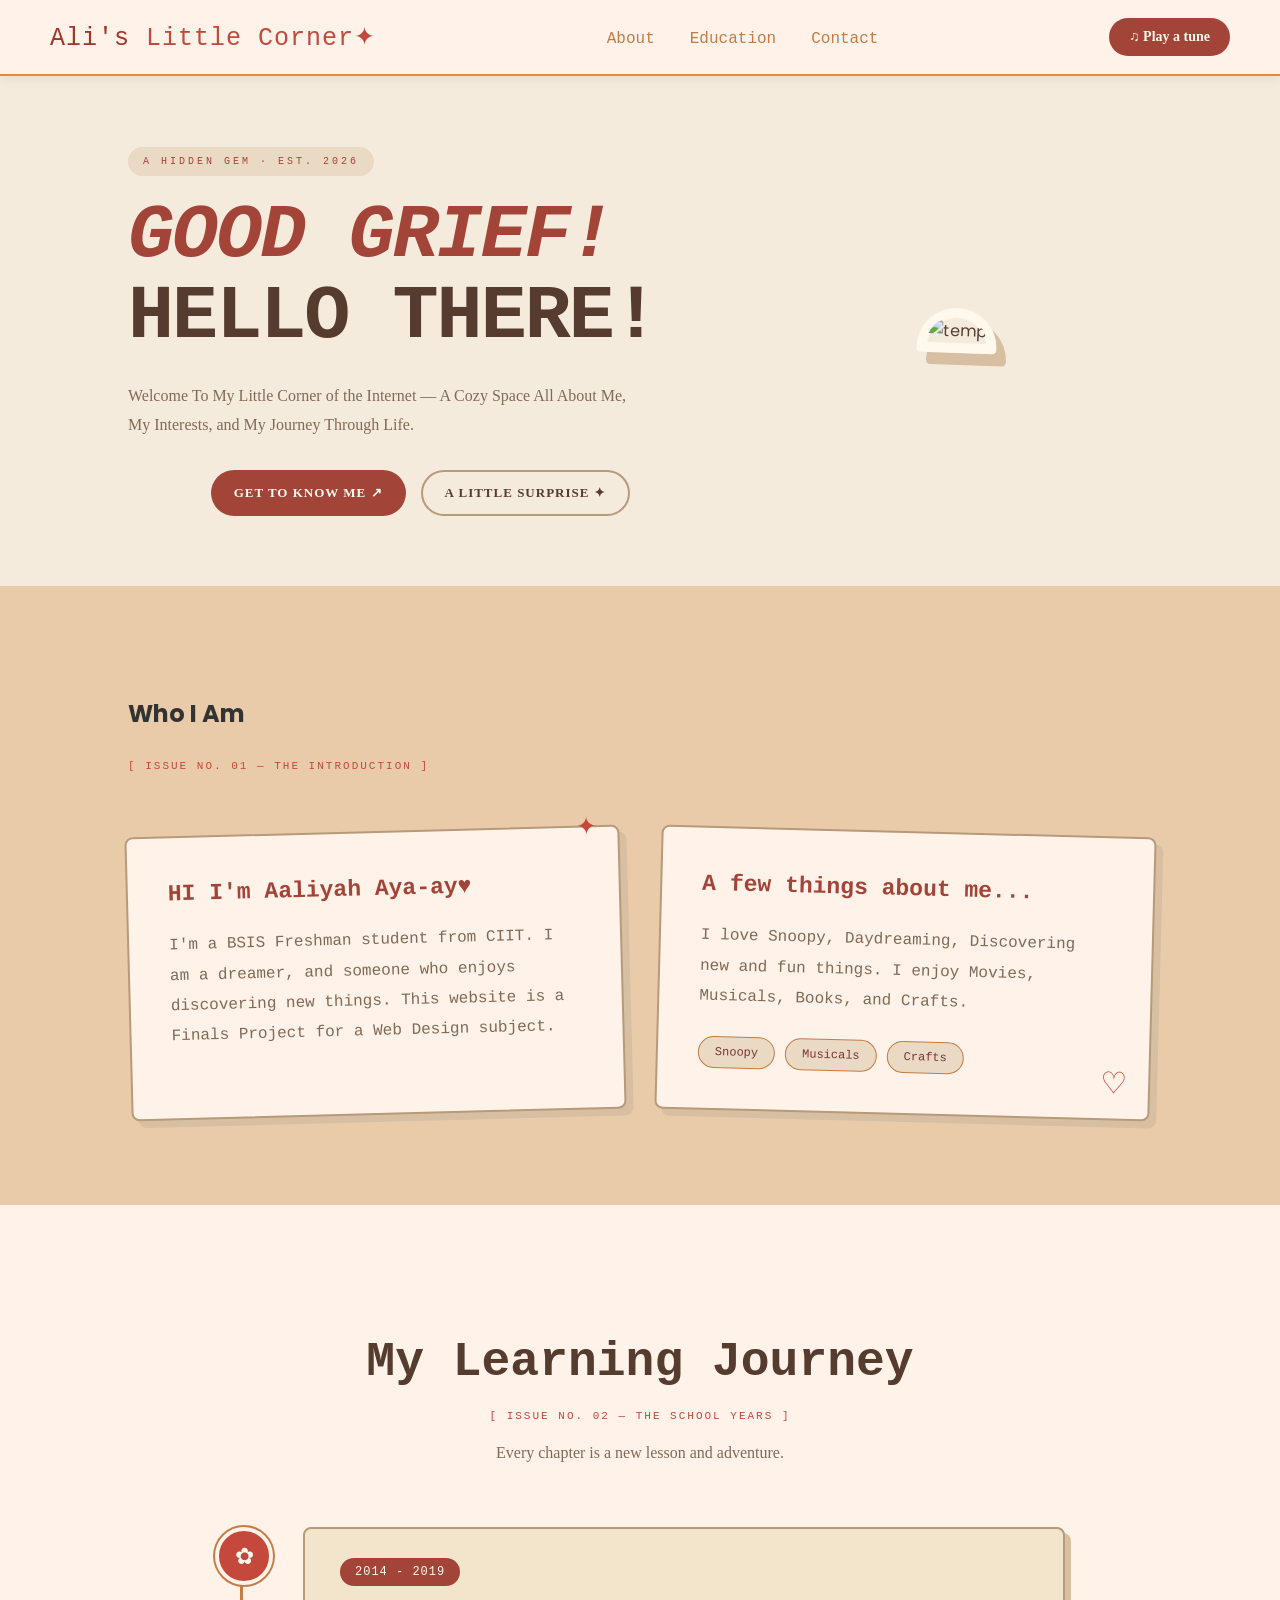
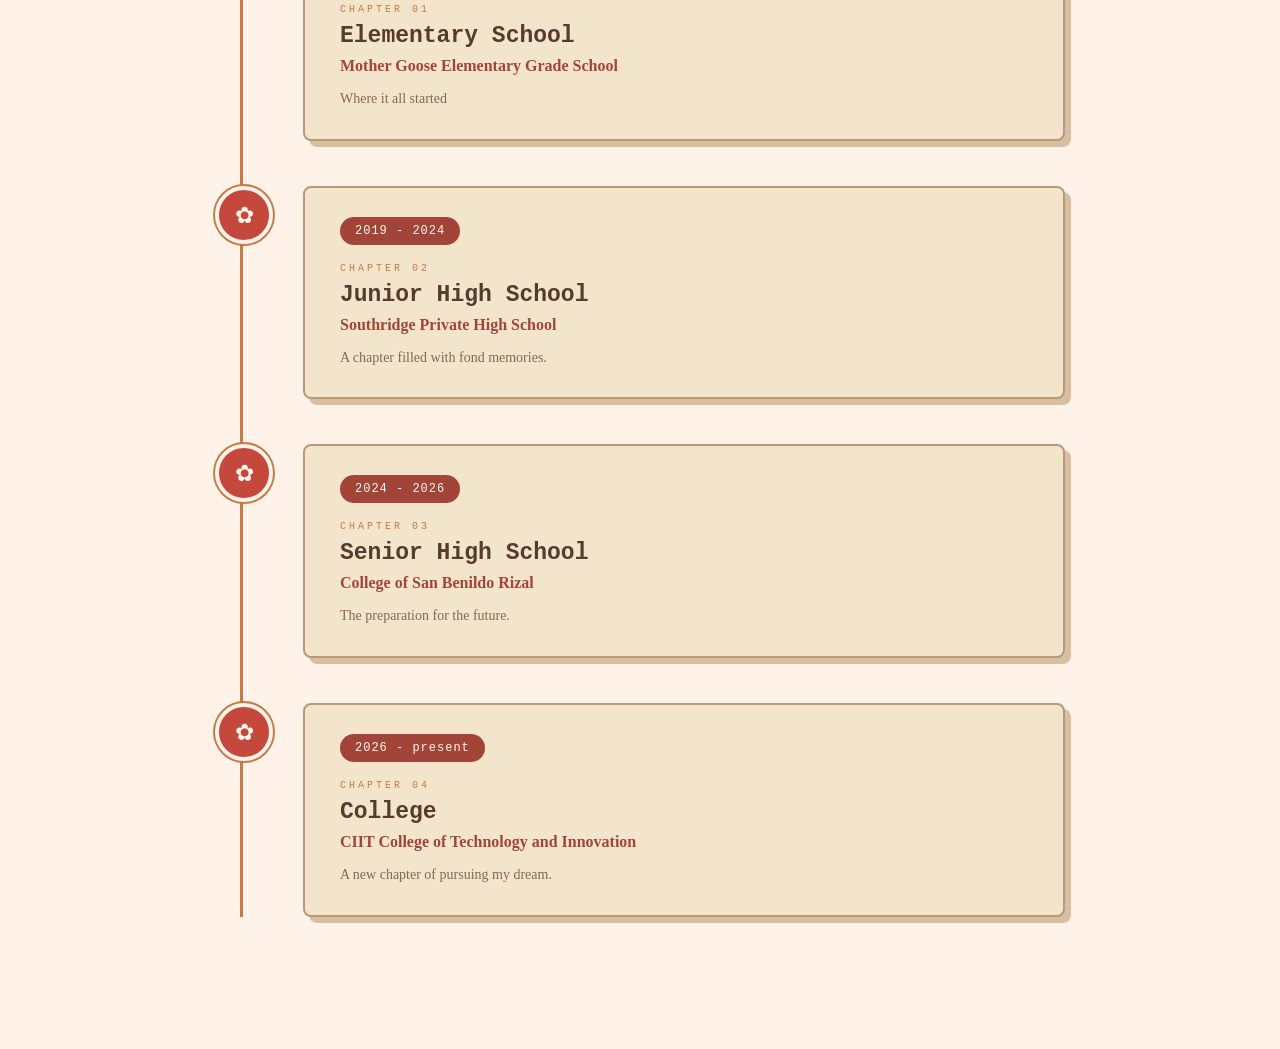
==== website(ayaay).html @ 7484ace1 "educationsection" ====
<!DOCTYPE html>
<html lang="en">
<head>
    <meta charset="UTF-8">
    <meta name="viewport" content="width=device-width, initial-scale=1.0">
    <meta name="author" content="Aaliyah Aya-ay">
    <meta name="description" content="Personal website showcasing her portfolio, projects, and contact information.">
    <title>Aaliyah Aya-ay | BSIS Freshman</title>
    <link rel="stylesheet" href="style.css">
    <script src="script.js" defer></script>
</head>
<body id="top">
<!-- ======= Header / Navigation ======= -->
    <header class="top-header">
        <a class="header" href="#home"><span>Ali's</span> Little Corner✦</a>
        <nav class="navbar">
            <ul class="nav-links">
            <li><a href="#about">About</a></li>
            <li><a href="#education">Education</a></li>
            <li><a href="#contact">Contact</a></li>
            </ul>
        </nav>
        <button class="music-btn" id="musicButton" type="Button">♫ Play a tune</button>
    </header>

    <main>
        <!-- ========== HERO ========== -->
         
        <section class="hero" id="home">
            <div>
                <div class="eyebrow">A HIDDEN GEM · EST. 2026</div>
                <h1><em>GOOD GRIEF!</em><br>HELLO THERE!</h1>
                <p class="hero-copy">
                    Welcome To My Little Corner of the Internet —
                    A Cozy Space All About Me, My Interests,
                    and My Journey Through Life.
                </p>

                <div class="hero-actions">
                    <a class="primary" href="#about">
                        GET TO KNOW ME ↗
                    </a>

                    <button class="secondary" id="surpriseButton" type="button">
                        A LITTLE SURPRISE ✦
                    </button>
                </div>

                <div class="surprise-bubble" id="surpriseBubble">
                    <span class="bubble-icon">✦</span>
                    <p id="surpriseText">A little message for you!</p>
                </div>
            </div>

            <figure class="hero-image">
                <img src="file:///C:/Users/aaliy/Downloads/download.jpg" alt="temp">
            </figure>
        </section>


         <section class="section" id="about">
            <div class="section-heading">
                <h2>Who I Am</h2><span class="section-note">[ ISSUE NO. 01 — THE INTRODUCTION ]</span>
            </div>
            <div class="about-grid">
                <article class="panel">
                    <h3>HI I'm Aaliyah Aya-ay♥</h3>
                    <p>I'm a BSIS Freshman student from CIIT. I am a dreamer, and someone who enjoys discovering new things. This website is a Finals Project for a Web Design subject.</p>
                </article>
                <article class="panel">
                    <h3>A few things about me...</h3>
                    <p>I love Snoopy, Daydreaming, Discovering new and fun things. I enjoy Movies, Musicals, Books, and Crafts.</p>
                    <div class="tag-row">
                        <span class="tag">Snoopy</span>
                        <span class="tag">Musicals</span>
                        <span class="tag">Crafts</span>
                    </div>
                </article>
            </div>
         </section>

         <section class="section" id="education">
            <div class="section-heading">
                <h2>My Learning Journey</h2>
                <span class="section-note">[ ISSUE NO. 02 — THE SCHOOL YEARS ]</span>
                <p class="education-subtitle">
                    Every chapter is a new lesson and adventure.
                </p>
            </div>
            <div class="timeline">
                <div class="timeline-item">
                    <div class="timeline-dot">✿</div>
                    <div class="timeline-card">
                        <span class="year">2014 - 2019</span>
                        <span class="school-level">CHAPTER 01</span>
                        <h3>Elementary School</h3>
                        <h4>Mother Goose Elementary Grade School</h4>
                        <p>Where it all started</p>
                    </div>
                </div>
                <div class="timeline-item">
                    <div class="timeline-dot">✿</div>
                    <div class="timeline-card">
                        <span class="year">2019 - 2024</span>
                        <span class="school-level">CHAPTER 02</span>
                        <h3>Junior High School</h3>
                        <h4>Southridge Private High School</h4>
                        <p>A chapter filled with fond memories.</p>
                    </div>
                </div>
                <div class="timeline-item">
                    <div class="timeline-dot">✿</div>
                    <div class="timeline-card">
                        <span class="year">2024 - 2026</span>
                        <span class="school-level">CHAPTER 03</span>
                        <h3>Senior High School</h3>
                        <h4>College of San Benildo Rizal</h4>
                        <p>The preparation for the future.</p>
                    </div>
                </div>
                <div class="timeline-item">
                    <div class="timeline-dot">✿</div>
                    <div class="timeline-card">
                        <span class="year">2026 - present</span>
                        <span class="school-level">CHAPTER 04</span>
                        <h3>College</h3>
                        <h4>CIIT College of Technology and Innovation</h4>
                        <p>A new chapter of pursuing my dream.</p>
                    </div>
                </div>
            
            </div>
         </section>
    </main>
---- style.css ----
/*FONTS*/
@import url('https://fonts.googleapis.com/css2?family=Poppins:ital,wght@0,100;0,200;0,300;0,400;0,500;0,600;0,700;0,800;0,900;1,100;1,200;1,300;1,400;1,500;1,600;1,700;1,800;1,900&display=swap');
@font-face {
  font-family: 'snoopy_reg-webfont';
  src: url('snoopy_reg-webfont.otf') format('truetype');
}
.sniglet-regular {
  font-family: "Sniglet", system-ui;
  font-weight: 400;
  font-style: normal;
}

.sniglet-extrabold {
  font-family: "Sniglet", system-ui;
  font-weight: 800;
  font-style: normal;
}

.poppins-thin {
  font-family: "Poppins", sans-serif;
  font-weight: 100;
  font-style: normal;
}

/*COLOR PALLET*/
:root {
  --primary-color: #f3e5cc;
  --secondary-color: #c4483b;
  --text-color: #333333;
  --text-color-2: #c47b45;
  --color-1: #fff2e9;
  --color-2: #ffacac;
}

html {
    scroll-behavior: smooth;
}

body {
  font-family: "Poppins", sans-serif;
  background-color: var(--primary-color);
  color: var(--text-color);
  margin: 0;
  padding: 0;
}

a {
  color: var(--secondary-color);
  text-decoration: none;
}

button {
  background-color: var(--secondary-color);
  color: var(--primary-color);
  border: none;
  padding: 10px 20px;
  cursor: pointer;
  transition: background-color 0.3s ease;
}

button:hover {
  background-color: var(--color-1);
}

/*HEADER*/
.top-header {
    display: flex;
    justify-content: space-between;
    align-items: center;
    padding: 18px 50px;

    background-color: var(--color-1);
    border-bottom: 2px solid #e68739;

    position: sticky;
    top: 0;
    z-index: 1000;

    box-shadow: 0 3px 10px rgba(70, 45, 30, 0.08);
}

.header {
    font-family: monospace;
    font-size: 25px;
    font-weight: normal;
    text-decoration: none;
    letter-spacing: 1px;
    transition: color 0.3s ease;
}

.header span {
    color: #a2352a;
}

.header:hover {
    color: #c47b45;
}

.nav-links {
    display: flex;
    align-items: center;
    gap: 35px;
    list-style: none;
    margin: 0;
    padding: 0;
}

.nav-links li a {
    font-family: monospace;
    font-size: 16px;
    font-weight: normal;
    color: var(--text-color-2);
    text-decoration: none;

    transition: all 0.3s ease;
}

.nav-links li a:hover {
    color: #A34438;
    border-bottom: 2px solid #A34438;
    padding-bottom: 5px;
}

.music-btn {
    background-color: #A34438;
    color: #FFF8ED;

    border: none;
    border-radius: 25px;

    padding: 11px 20px;
    font-family: Georgia, serif;
    font-size: 14px;
    font-weight: bold;

    cursor: pointer;
    transition: all 0.3s ease;
}

.music-btn:hover {
    background-color: #78372F;
    transform: translateY(-3px);
    box-shadow: 0 4px 8px rgba(70, 45, 30, 0.2);
}

@media (max-width: 768px) {
    .top-header {
        flex-direction: column;
        gap: 18px;
        padding: 20px;
    }

    .nav-links {
        gap: 20px;
    }

    .header {
        font-size: 23px;
    }

    .music-btn {
        margin-top: 5px;
    }
}

/*MAIN PAGE*/
.hero {
    min-height: auto;
    display: grid;
    grid-template-columns: 1.2fr 0.8fr;
    align-items: center;
    gap: 50px;

    padding: 70px 10%;
    background-color: #f5ebdd;
    color: #563c2e;

    overflow: hidden;
}

.eyebrow {
    display: inline-block;
    font-family: monospace;
    font-size: 10px;
    font-weight: lighter;
    letter-spacing: 3px;
    color: #A34438;

    background-color: #ead9c3;
    padding: 9px 15px;
    border-radius: 20px;

    margin-bottom: 20px;
}

.hero h1 {
    font-family: monospace;
    font-size: clamp(45px, 6vw, 78px);
    line-height: 1.05;
    font-weight: 900;
    color: #563c2e;

    margin: 0 0 25px;
    letter-spacing: -2px;
}

.hero h1 em {
    color: #A34438;
    font-style: italic;
}

.hero-copy {
    max-width: 520px;
    font-family: Georgia, serif;
    font-size: 16px;
    line-height: 1.8;
    color: #806A56;

    margin-bottom: 30px;
}

.hero-actions {
    display: flex;
    flex-direction: row;
    align-items: center;
    flex-wrap: nowrap;
    gap: 15px;
    justify-content: center;
}
.hero-actions .primary,
.hero-actions .secondary {
    white-space: nowrap;
}

.primary {
    display: inline-block;
    background-color: #A34438;
    color: #FFF8ED;

    padding: 15px 23px;
    border-radius: 30px;

    font-family: Georgia, serif;
    font-size: 13px;
    font-weight: bold;
    letter-spacing: 1px;
    text-decoration: none;

    transition: all 0.3s ease;
}

.primary:hover {
    background-color: #78372F;
    transform: translateY(-4px);
    box-shadow: 0 5px 12px rgba(70, 45, 30, 0.2);
}

.secondary {
    background-color: transparent;
    color: #563C2E;

    border: 2px solid #B69A7A;
    border-radius: 30px;

    padding: 13px 22px;

    font-family: Georgia, serif;
    font-size: 13px;
    font-weight: bold;
    letter-spacing: 1px;

    cursor: pointer;
    transition: all 0.3s ease;
}
.secondary:hover {
    background-color: #EAD9C3;
    border-color: #A34438;
    color: #A34438;
    transform: translateY(-4px);
}

/*IMAGE*/
.hero-image {
    margin: 0;
    position: relative;
    justify-self: center;
}

.hero-image img {
    width: 100%;
    max-width: 400px;
    height: 450px;
    object-fit: cover;

    border: 10px solid #FFF8ED;
    border-radius: 180px 180px 20px 20px;

    box-shadow: 10px 12px 0px #D8BFA2;
    transform: rotate(2deg);

    transition: all 0.4s ease;
}

.hero-image img:hover {
    transform: rotate(0deg) translateY(-5px);
}

@media (max-width: 768px) {
    .hero {
        grid-template-columns: 1fr;
        text-align: center;
        padding: 60px 25px;
        gap: 45px;
    }

    .hero-copy {
        margin-left: auto;
        margin-right: auto;
    }

    .hero-actions {
        justify-content: center;
    }

    .hero-image img {
        max-width: 300px;
        height: 350px;
    }
}

/*SURPRISE BUTTON*/
.surprise-bubble {
    display: none;
    position: relative;

    width: fit-content;
    max-width: 350px;

    margin-top: 30px;
    padding: 20px;

    background: #fff2e9;
    border: 2px solid #c47b45;
    border-radius: 18px;

    box-shadow: 4px 5px 0 #ffacac;

    z-index: 10;
}

.surprise-bubble.show {
    display: block;
    animation: bubbleAppear 0.4s ease;
}

.surprise-bubble p {
    margin: 0;
    color: #333333;

    font-family: monospace;
    font-size: 15px;
    line-height: 1.6;
}

.bubble-icon {
    display: block;
    color: #c4483b;
    font-size: 20px;
    margin-bottom: 8px;
}

@keyframes bubbleAppear {
    from {
        opacity: 0;
        transform: translateY(10px);
    }

    to {
        opacity: 1;
        transform: translateY(0);
    }
}

/*ABOUT SECTION*/
#about {
    padding: 90px 10%;
    background-color: #e9cba9;
    position: relative;
    overflow: hidden;
}

#about .section-heading {
    text-align: left;
    margin-bottom: 55px;
}

#about .sec h2 {
    font-family: monospace;
    font-size: clamp(32px, 4vw, 48px);
    color: #563C2E;
    margin: 0 0 12px;
}

#about .section-note {
    display: inline-block;
    font-family: monospace;
    font-size: 11px;
    letter-spacing: 2px;
    color: #c4483b;
}

#about .about-grid {
    display: grid;
    grid-template-columns: 1fr 1fr;
    gap: 35px;
    max-width: 1100px;
    margin: auto;
    align-items: stretch;
}

#about .panel {
    position: relative;
    background-color: #fff2e9;
    padding: 40px;
    border: 2px solid #B69A7A;
    border-radius: 8px;
    box-shadow: 7px 7px 0 #D8BFA2;
    transition: transform 0.3s ease, box-shodow 0.3s ease;
}

#about .panel:first-child {
    transform: rotate(-1.5deg);
}

#about .panel:last-child {
    transform: rotate(1.5deg);
}

#about .panel:hover {
    transform: translateY(-7px) rotate(0deg);
    box-shadow: 9px 12px #D8BFA2;
}

#about .panel h3 {
    font-family: monospace;
    font-size: 23px;
    color: #A34438;
    margin: 0 0 20px;
    line-height: 1.4;
}

#about .panel p {
    font-family: monospace;
    font-size: 16px;
    line-height: 1.9;
    color: #806A56;
    margin: 0;
}

#about .panel:first-child::before {
    content: "✦"; 
    position: absolute;
    top: -20px;
    right: 20px;
    font-size: 25px;
    color: #c4483b;
}

#about .panel:last-child::before {
    content: "♡";
    position: absolute;
    bottom: 12px;
    right: 20px;
    font-size: 30px;
    color: #c4483b;
}

#about .tag-row {
    display: flex;
    flex-wrap: wrap;
    gap: 10px;
    margin-top: 25px;
}

#about .tag {
    display: inline-block;
    background-color: #ead9c3;
    color: #78372f;
    border: 1px solid #c47b45;
    border-radius: 20px;
    padding: 8px 16px;
    font-family: monospace;
    font-size: 12px;
    transition: all 0.3s ease;
}

#about .tag:hover {
    background-color: #a34438;
    color: #fff8ed;
    transform: translateY(-3px);
}

/*EDUCATION*/
#education {
    padding: 90px 10%;
    background-color: #fff2e9;
    position: relative;
}

#education .section-heading {
    text-align: center;
    margin-bottom: 65px;
}

#education .section-heading h2 {
    font-family: monospace;
    font-size: clamp(32px, 4vw, 48px);
    color: #563c2e;
    margin-bottom: 12px;
}

#education .section-note {
    font-family: monospace;
    font-size: 11px;
    letter-spacing: 2px;
    color: #c4483b;
}

.education-subtitle {
    font-family: Georgia, serif;
    color: #806a56;
    margin-top: 18px;
}

#education .timeline {
    position: relative;
    max-width: 850px;
    margin: auto;
}

#education .timeline::before {
    content: "";
    position: absolute;
    top: 0;
    bottom: 0;
    left: 25px;
    width: 3px;
    background: #c47b45;
}

#education .timeline-item {
    position: relative;
    display: flex;
    align-items: flex-start;
    gap: 30px;
    margin-bottom: 45px;
}

#education .timeline-dot {
    position: relative;
    z-index: 2;
    min-width: 50px;
    height: 50px;
    display: flex;
    align-items: center;
    justify-content: center;
    background: #c4483b;
    color: #fff8ed;
    border: 4px solid #fff2e9;
    border-radius: 50%;
    font-size: 23px;
    box-shadow: 0 0 0 2px #c47b45;
}

#education .timeline-card {
    flex: 1;
    padding: 28px 35px;
    background: #f3e5cc;
    border: 2px solid #b69a7a;
    border-radius: 8px;
    box-shadow: 6px 6px 0 #d8bfa2;
    transition: all 0.3s ease;
}

#education .timeline-card:hover {
    transform: translateX(8px);
    box-shadow: 9px 9px 0 #d8bfa2;
}

#education .year {
    display: inline-block;
    background: #a34438;
    color: #fff8ed;
    padding: 7px 15px;
    border-radius: 20px;
    font-family: monospace;
    font-size: 12px;
    letter-spacing: 1px;
}

#education .school-level {
    display: block;
    margin-top: 18px;
    font-family: monospace;
    font-size: 10px;
    letter-spacing: 3px;
    color: #c47b45;
}


#education .timeline-card h3 {
    font-family: monospace;
    color: #563c2e;
    font-size: 23px;
    margin: 8px 0;
}

#education .timeline-card h4 {
    color: #a34438;
    font-family: Georgia, serif;
    font-size: 16px;
    margin: 0 0 12px;
}

#education .timeline-card p {
    color: #806a56;
    font-family: Georgia, serif;
    font-size: 14px;
    line-height: 1.7;
    margin: 0;
}
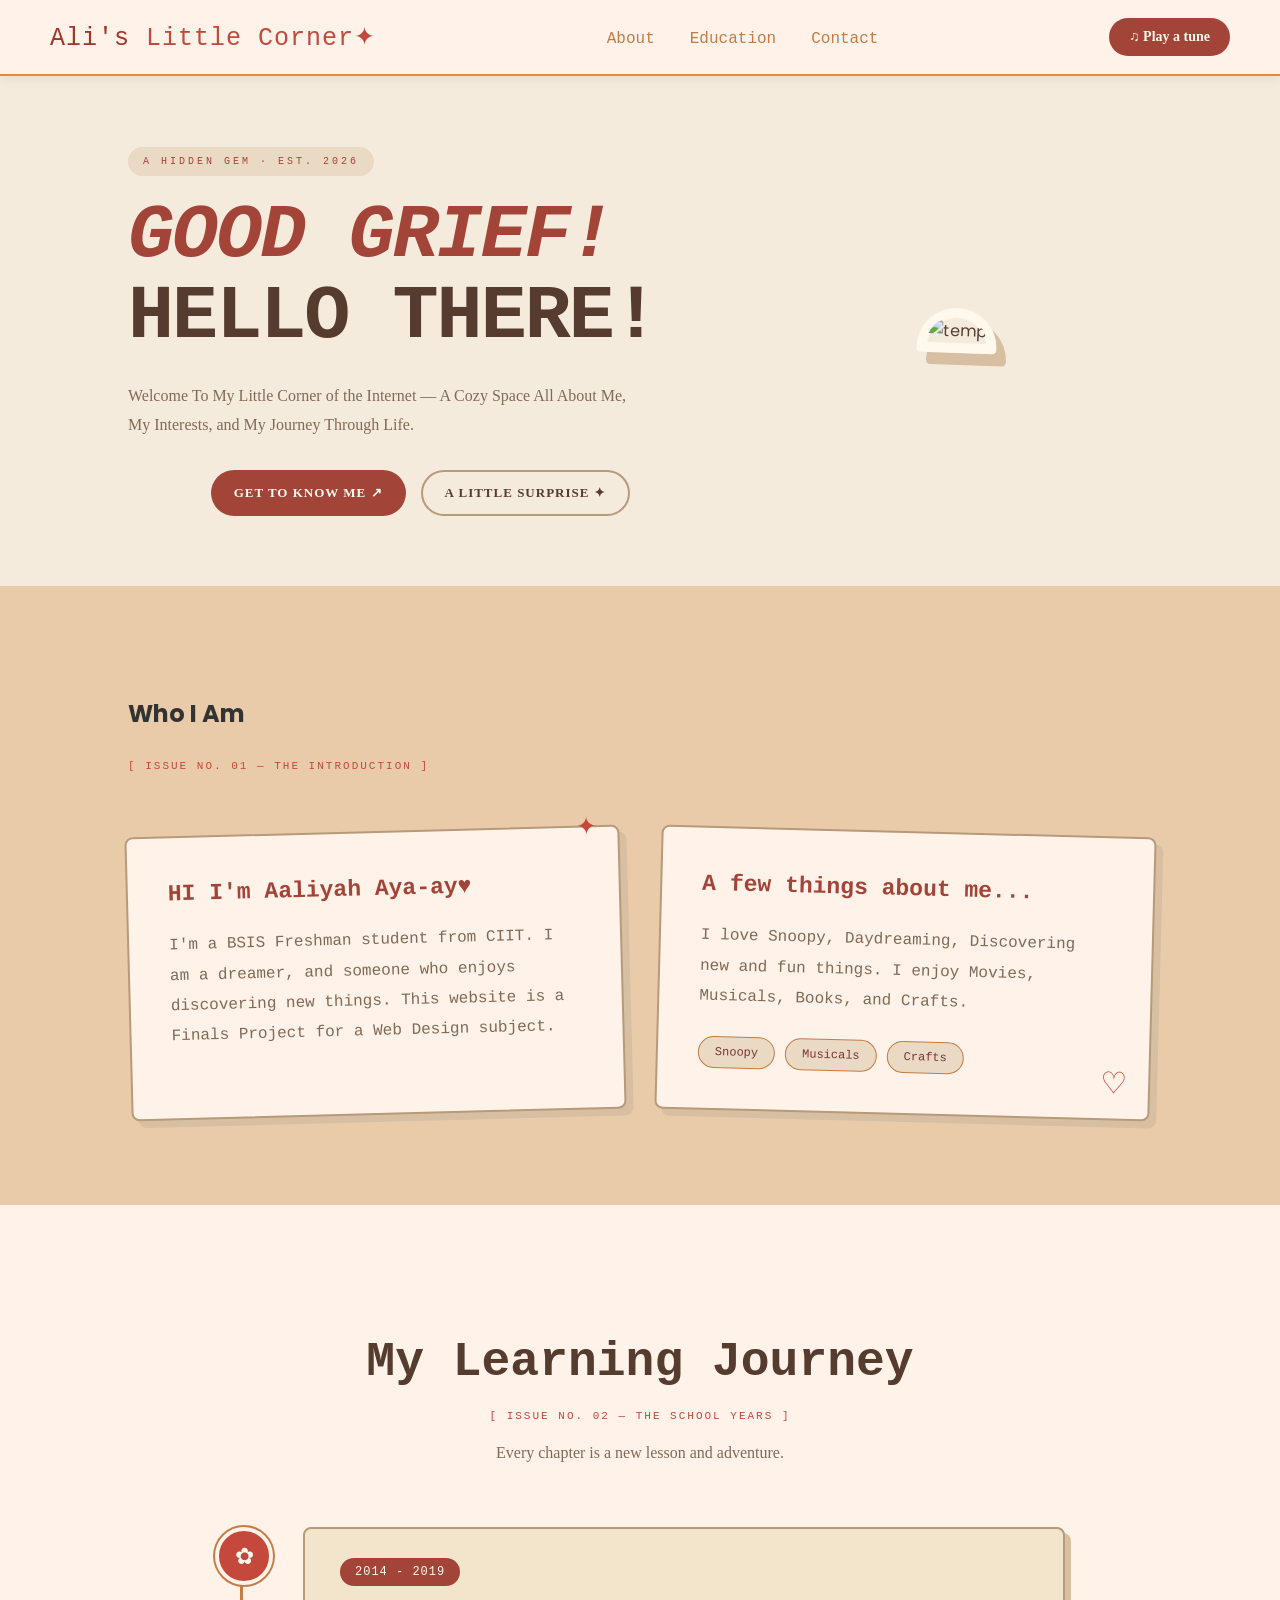
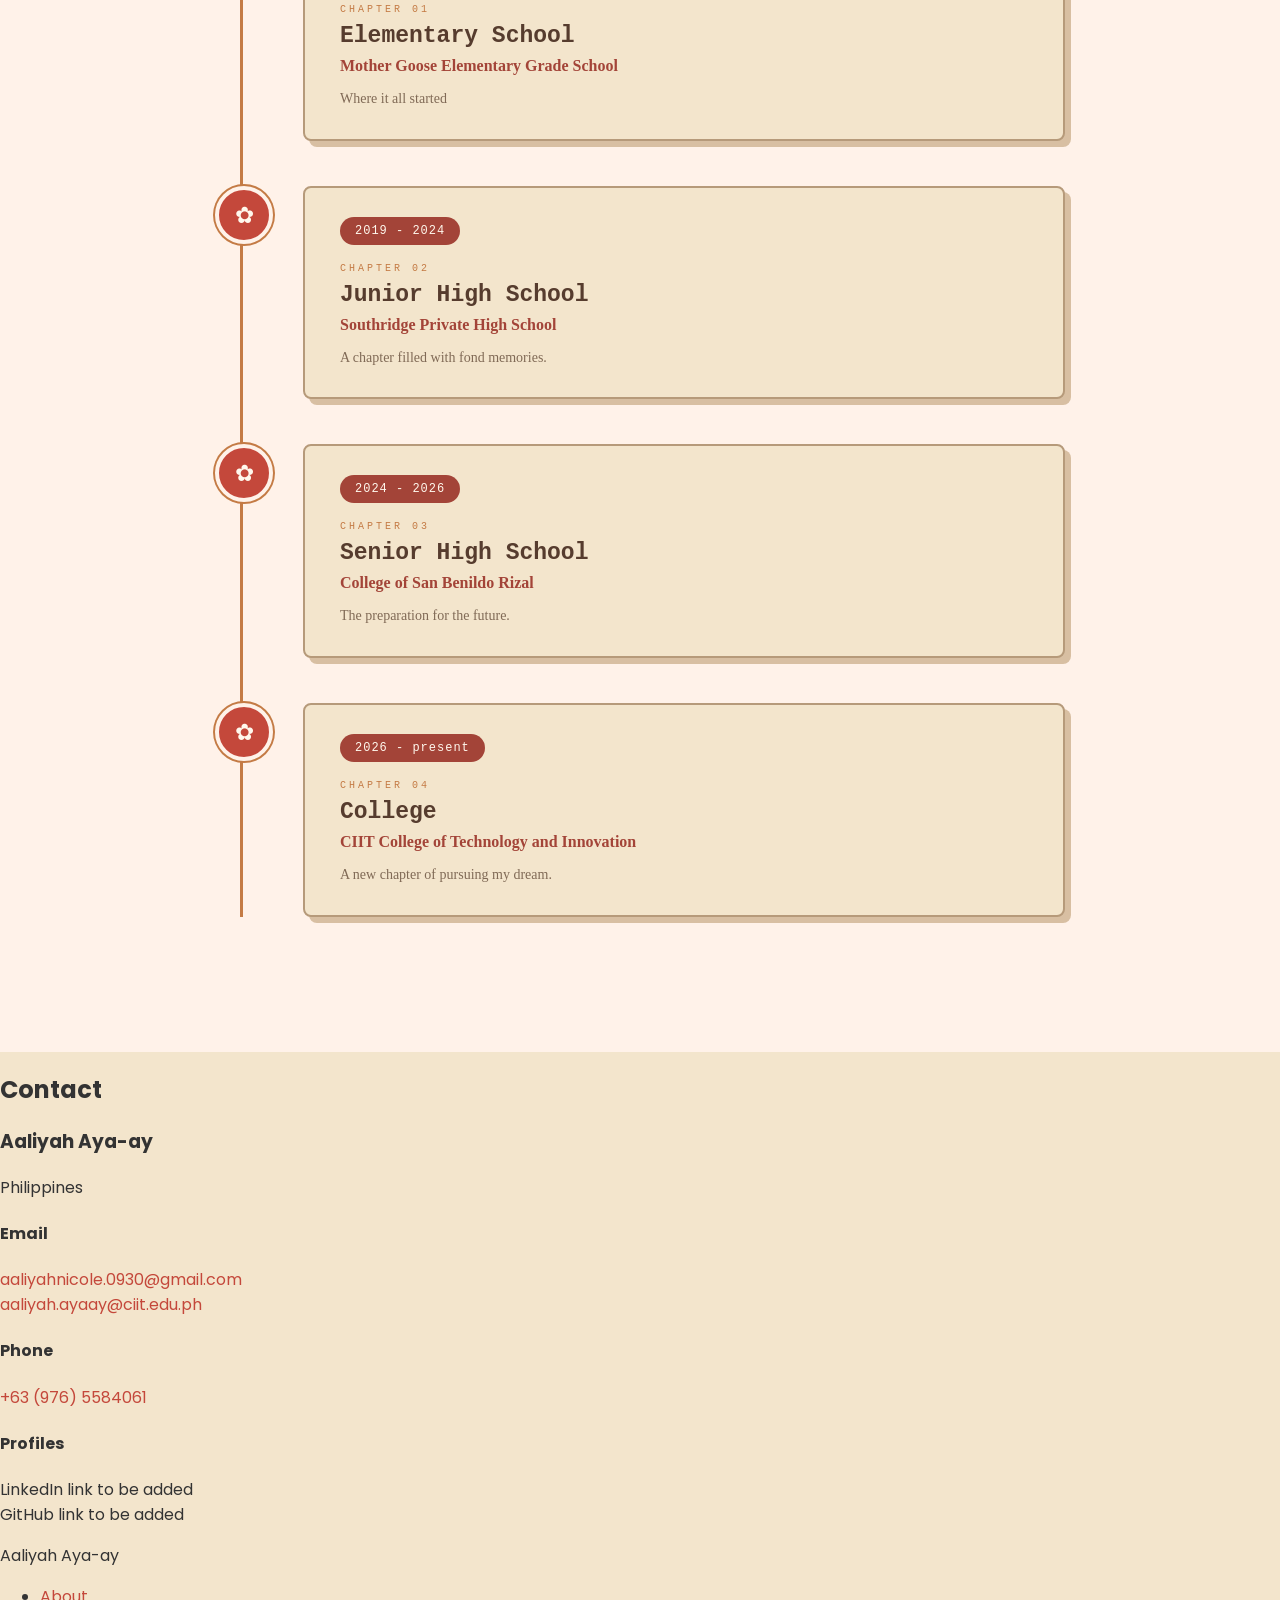
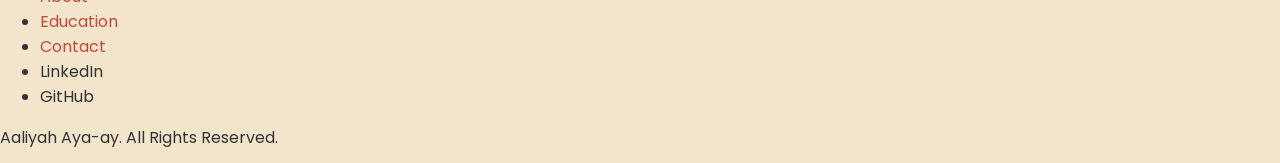
==== commit 9cc0aa7b: "contact" ====
--- a/website(ayaay).html
+++ b/website(ayaay).html
@@ -131,7 +131,39 @@
             
             </div>
          </section>
+
+         <section id="contact" class="section" aria-labelledby="contact-title">
+            <div class="container">
+                <h2 id="contact-title">Contact</h2>
+                <div class="contact-grid">
+                    <div class="card">
+                        <h3>Aaliyah Aya-ay</h3>
+                        <p>Philippines</p>
+                        <h4>Email</h4>
+                        <p><a href="mailto:aaliyahnicole.0930@gmail.com">aaliyahnicole.0930@gmail.com</a><br><a href="aaliyah.ayaay@ciit.edu.ph">aaliyah.ayaay@ciit.edu.ph</a></p>
+                        <h4>Phone</h4>
+                        <p><a href="tel:+639765584061">+63 (976) 5584061</a></p>
+                        <h4>Profiles</h4>
+                        <p><!-- Add real URLs when available --><span class="placeholder">LinkedIn link to be added</span><br><span class="placeholder">GitHub link to be added</span></p>
+                    </div>
+                </div>
+            </div>
+         </section>
     </main>
-    
 
-    +    <footer class="site-footer">
+        <div class="container footer-grid">
+            <div>
+                <p class="footer-name">Aaliyah Aya-ay</p>
+            </div>
+            <nav aria-label="Footer navigation">
+                <ul class="footer-links">
+                    <li><a href="#about">About</a></li><li><a href="#education">Education</a></li><li><a href="#contact">Contact</a></li>
+                    <li><span class="placeholder">LinkedIn</span></li><li><span class="placeholder">GitHub</span></li>
+                </ul>
+            </nav>
+        </div>
+        <p class="copyright">Aaliyah Aya-ay. All Rights Reserved.</p>
+    </footer>
+</body>
+</html>
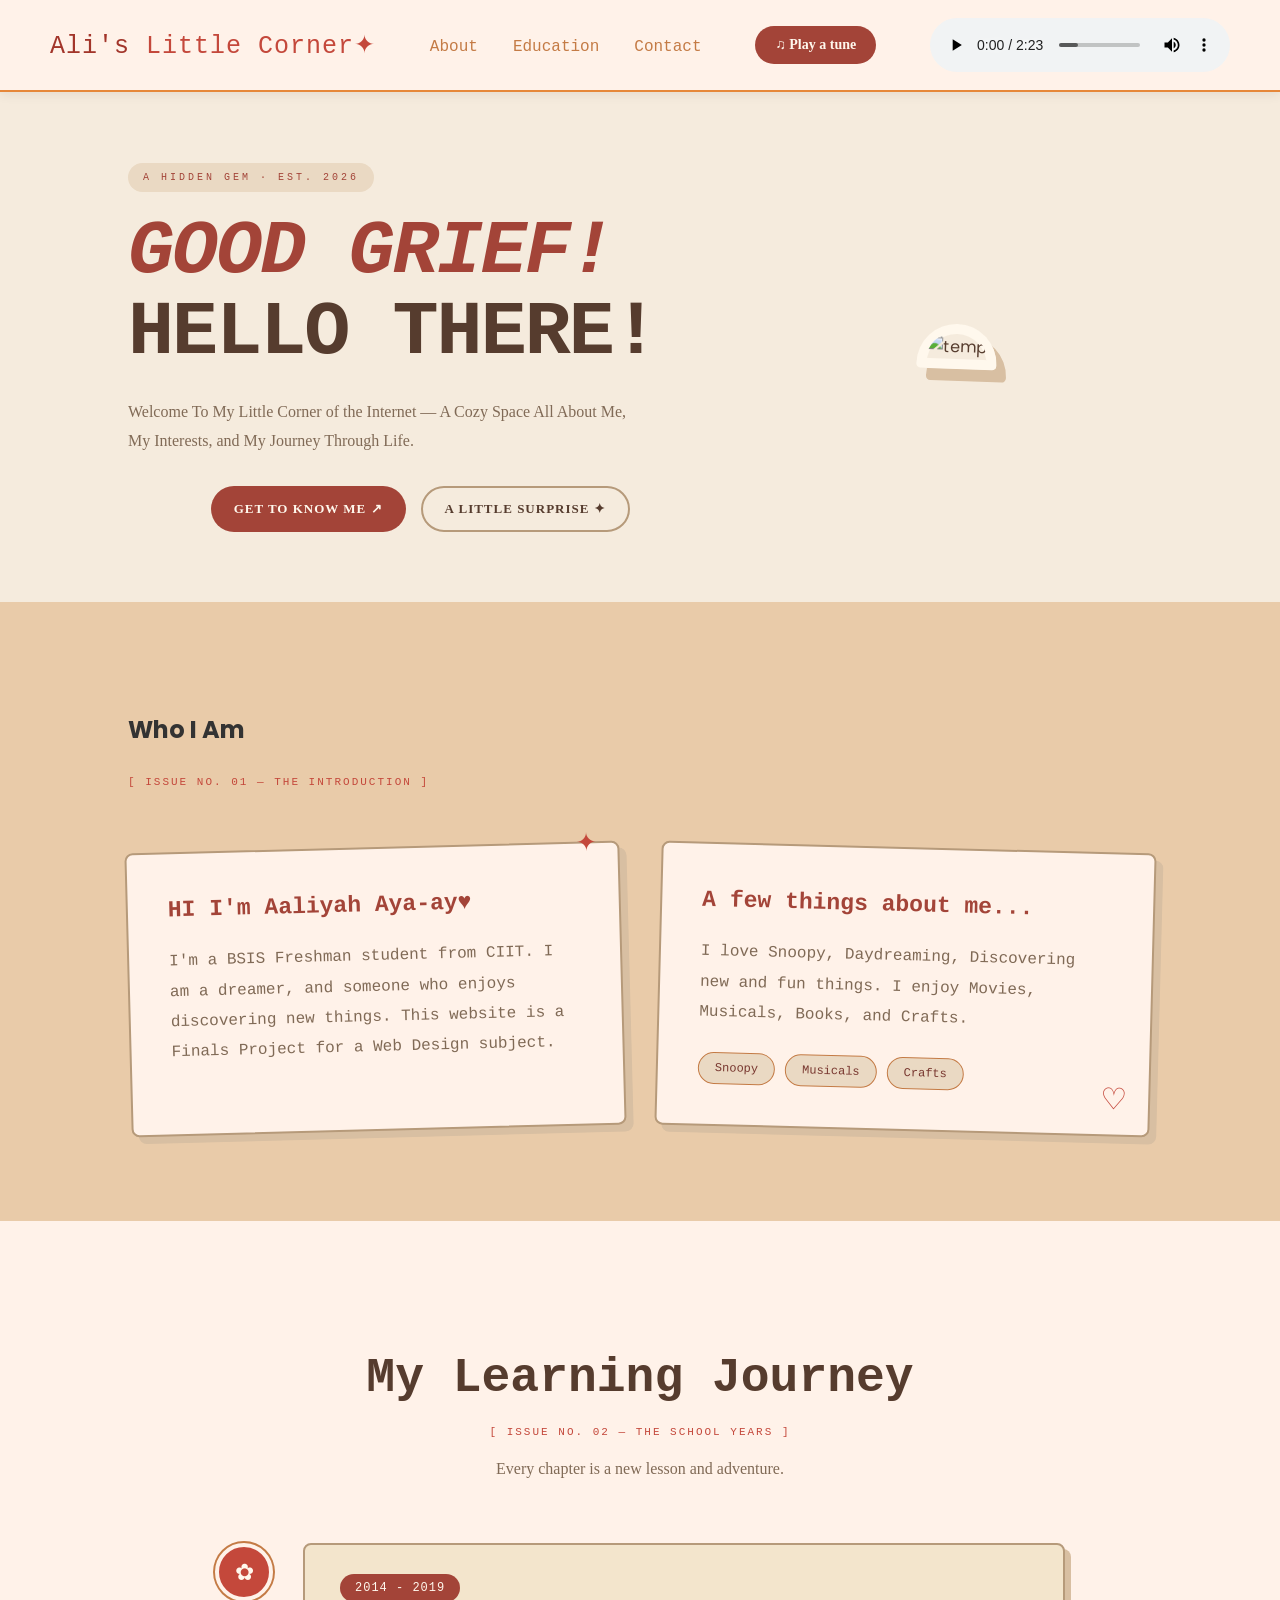
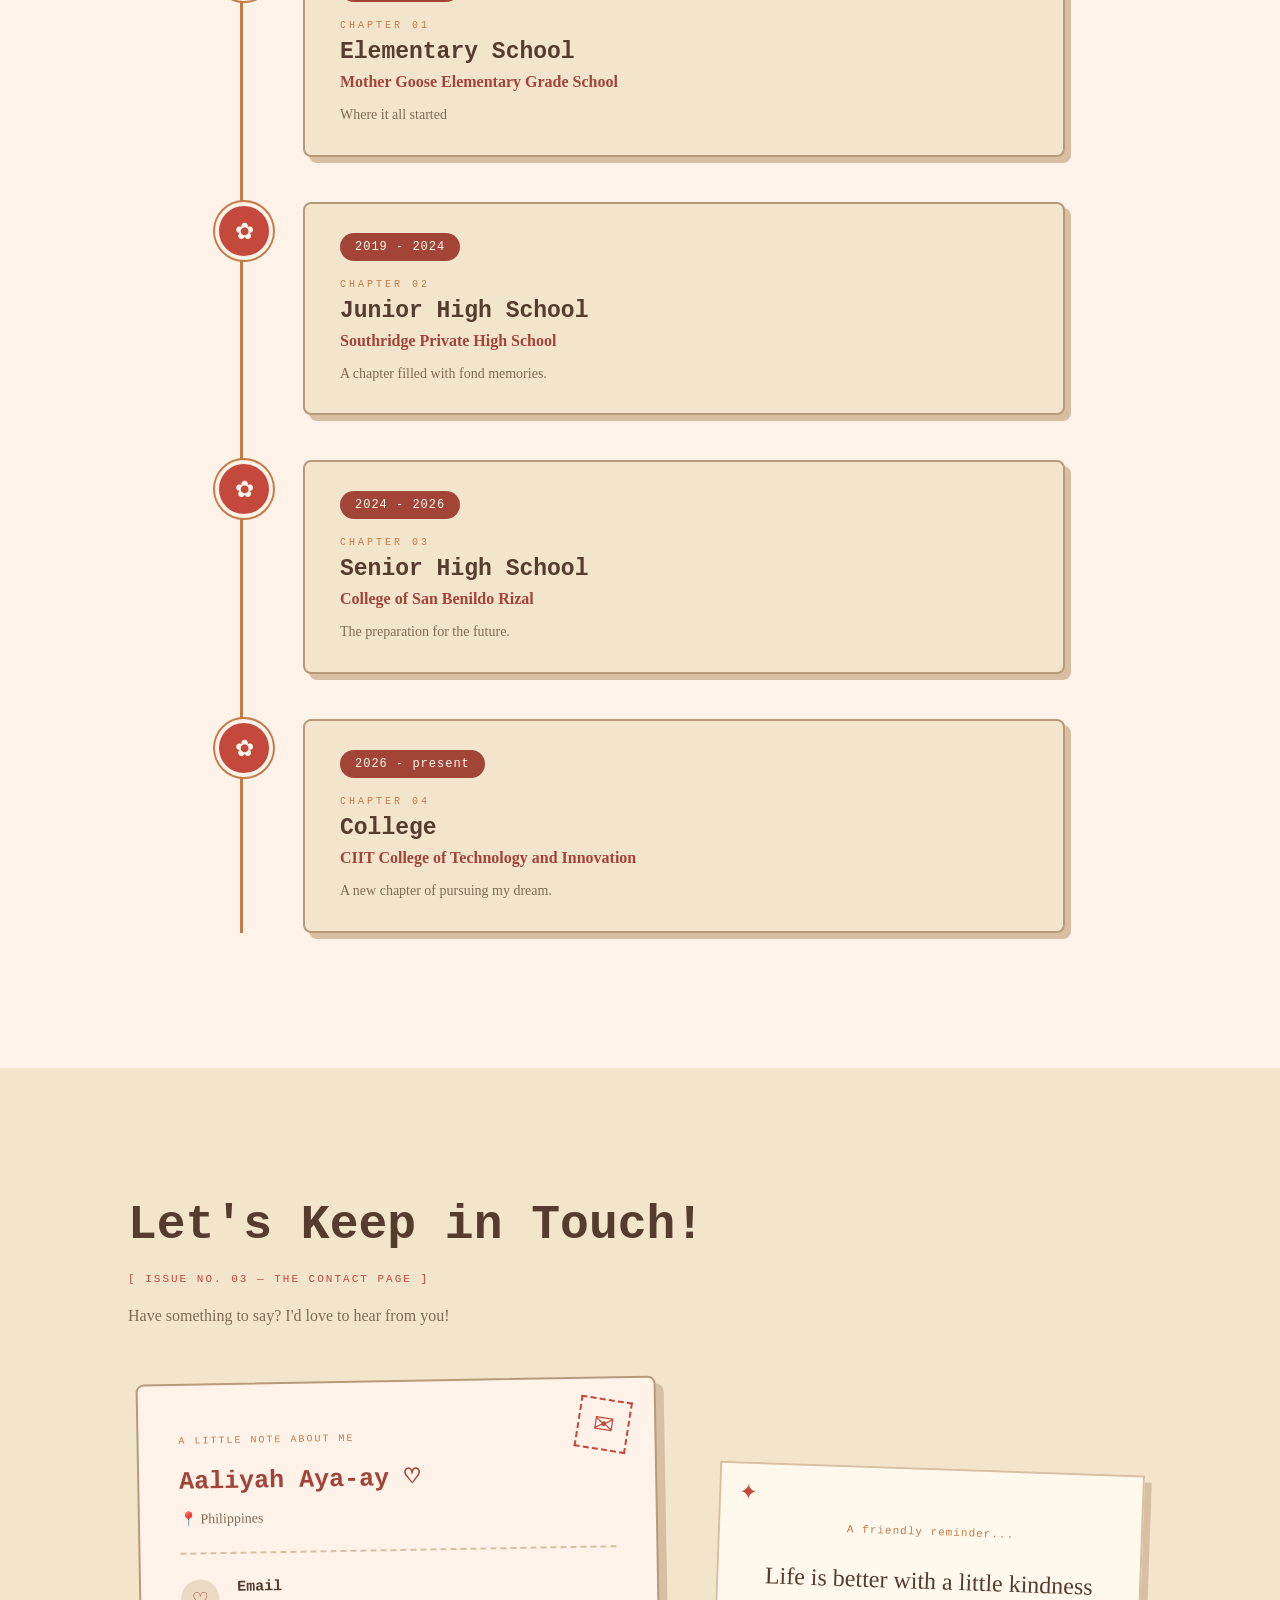
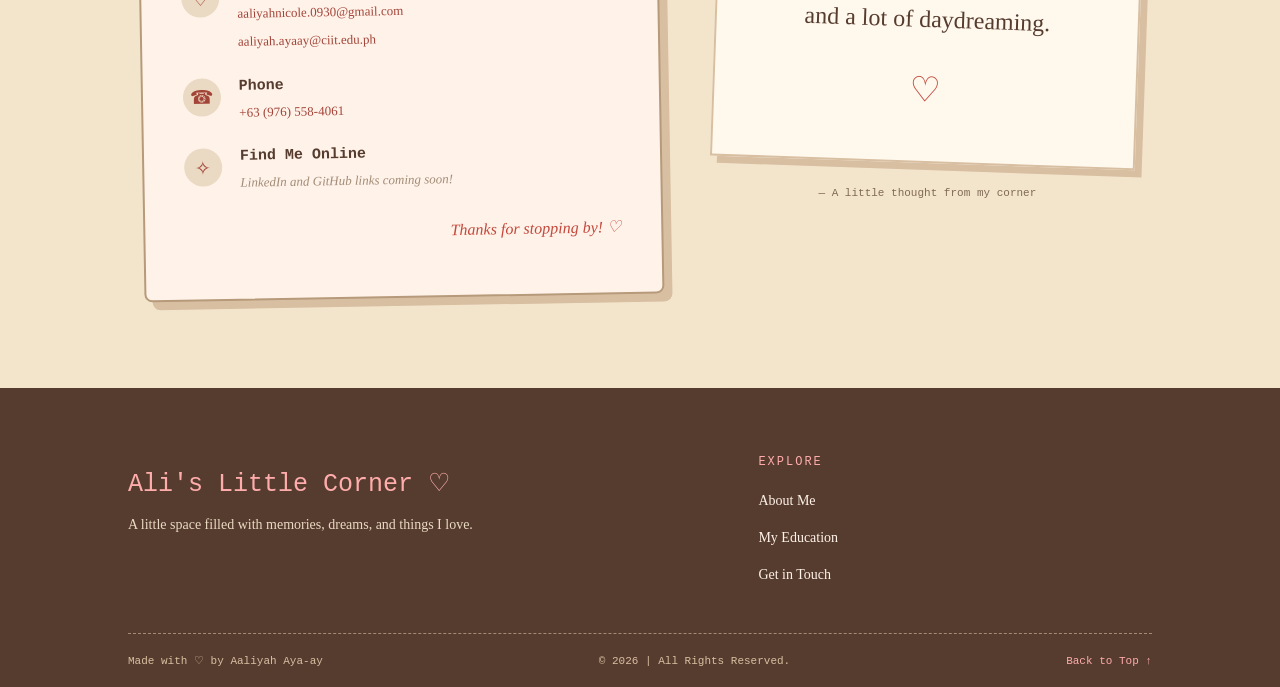
==== commit 49fb2993: "bettercontact" ====
--- a/website(ayaay).html
+++ b/website(ayaay).html
@@ -21,6 +21,9 @@
             </ul>
         </nav>
         <button class="music-btn" id="musicButton" type="Button">♫ Play a tune</button>
+        <audio id="backgroundMusic" controls loop>
+            <source src="./audio/background-music.mp3" type="audio/mpeg">
+        </audio>
     </header>
 
     <main>
@@ -130,40 +133,112 @@
                 </div>
             
             </div>
-         </section>
-
-         <section id="contact" class="section" aria-labelledby="contact-title">
+        </section>
+
+        <section id="contact" class="section" aria-labelledby="contact-title">
             <div class="container">
-                <h2 id="contact-title">Contact</h2>
+
+                <div class="section-heading">
+                    <h2 id="contact-title">Let's Keep in Touch!</h2>
+                    <span class="section-note">[ ISSUE NO. 03 — THE CONTACT PAGE ]</span>
+                    <p class="contact-subtitle">
+                        Have something to say? I'd love to hear from you!
+                    </p>
+                </div>
+
                 <div class="contact-grid">
-                    <div class="card">
-                        <h3>Aaliyah Aya-ay</h3>
-                        <p>Philippines</p>
+
+                    <div class="contact-card">
+                        <div class="contact-stamp">✉</div>
+                        <span class="card-label">A LITTLE NOTE ABOUT ME</span>
+                        <h3>Aaliyah Aya-ay ♡</h3>
+                        <p class="location">📍 Philippines</p>
+
+                <div class="contact-divider"></div>
+
+                    <div class="contact-item">
+                        <span class="contact-icon">♡</span>
+                        <div>
                         <h4>Email</h4>
-                        <p><a href="mailto:aaliyahnicole.0930@gmail.com">aaliyahnicole.0930@gmail.com</a><br><a href="aaliyah.ayaay@ciit.edu.ph">aaliyah.ayaay@ciit.edu.ph</a></p>
+                        <p>
+                            <a href="mailto:aaliyahnicole.0930@gmail.com">
+                                aaliyahnicole.0930@gmail.com
+                            </a>
+                            <a href="mailto:aaliyah.ayaay@ciit.edu.ph">
+                                aaliyah.ayaay@ciit.edu.ph
+                            </a>
+                        </p>
+                    </div>
+                </div>
+
+                <div class="contact-item">
+                    <span class="contact-icon">☎</span>
+                    <div>
                         <h4>Phone</h4>
-                        <p><a href="tel:+639765584061">+63 (976) 5584061</a></p>
-                        <h4>Profiles</h4>
-                        <p><!-- Add real URLs when available --><span class="placeholder">LinkedIn link to be added</span><br><span class="placeholder">GitHub link to be added</span></p>
-                    </div>
-                </div>
-            </div>
-         </section>
-    </main>
-
-    <footer class="site-footer">
-        <div class="container footer-grid">
-            <div>
-                <p class="footer-name">Aaliyah Aya-ay</p>
-            </div>
+                        <p>
+                            <a href="tel:+639765584061">
+                                +63 (976) 558-4061
+                            </a>
+                        </p>
+                    </div>
+                </div>
+
+                <div class="contact-item">
+                    <span class="contact-icon">✧</span>
+                    <div>
+                        <h4>Find Me Online</h4>
+                        <p class="placeholder">
+                            LinkedIn and GitHub links coming soon!
+                        </p>
+                    </div>
+                </div>
+
+                <p class="contact-ending">Thanks for stopping by! ♡</p>
+            </div>
+
+            <div class="contact-decoration">
+                <div class="decoration-paper">
+                    <p class="small-note">A friendly reminder...</p>
+                    <h3>Life is better with a little kindness and a lot of daydreaming.</h3>
+                    <span class="decoration-heart">♡</span>
+                </div>
+                <p class="decoration-caption">— A little thought from my corner</p>
+            </div>
+
+        </div>
+    </div>
+</section>
+
+</main>
+
+<footer class="site-footer">
+    <div class="container footer-grid">
+
+        <div class="footer-brand">
+            <p class="footer-name">Ali's Little Corner ♡</p>
+            <p class="footer-description">
+                A little space filled with memories, dreams, and things I love.
+            </p>
+            </div>
+
             <nav aria-label="Footer navigation">
+                <p class="footer-heading">EXPLORE</p>
                 <ul class="footer-links">
-                    <li><a href="#about">About</a></li><li><a href="#education">Education</a></li><li><a href="#contact">Contact</a></li>
-                    <li><span class="placeholder">LinkedIn</span></li><li><span class="placeholder">GitHub</span></li>
+                    <li><a href="#about">About Me</a></li>
+                    <li><a href="#education">My Education</a></li>
+                    <li><a href="#contact">Get in Touch</a></li>
                 </ul>
             </nav>
+
         </div>
-        <p class="copyright">Aaliyah Aya-ay. All Rights Reserved.</p>
+
+        <div class="footer-bottom">
+            <p class="copyright">
+                Made with ♡ by Aaliyah Aya-ay
+            </p>
+            <p class="footer-small">© 2026 | All Rights Reserved.</p>
+            <a href="#top" class="back-to-top">Back to Top ↑</a>
+        </div>
     </footer>
 </body>
 </html>
--- a/style.css
+++ b/style.css
@@ -629,3 +629,352 @@
     line-height: 1.7;
     margin: 0;
 }
+
+/*CONTACT*/
+
+#contact {
+    padding: 90px 10%;
+    background-color: #f3e5cc;
+    position: relative;
+}
+
+#contact .section-heading {
+    text-align: left;
+    margin-bottom: 55px;
+}
+
+#contact .section-heading h2 {
+    font-family: monospace;
+    font-size: clamp(32px, 4vw, 48px);
+    color: #563c2e;
+    margin-bottom: 12px;
+}
+
+#contact .section-note {
+    font-family: monospace;
+    font-size: 11px;
+    letter-spacing: 2px;
+    color: #c4483b;
+}
+
+.contact-subtitle {
+    color: #806a56;
+    font-family: Georgia, serif;
+    margin-top: 18px;
+}
+
+.contact-grid {
+    display: grid;
+    grid-template-columns: 1.1fr 0.9fr;
+    gap: 55px;
+    align-items: center;
+    max-width: 1000px;
+    margin: auto;
+}
+
+.contact-card {
+    position: relative;
+    background: #fff2e9;
+    border: 2px solid #b69a7a;
+    border-radius: 8px;
+    padding: 40px;
+    box-shadow: 8px 8px 0 #d8bfa2;
+    transform: rotate(-1deg);
+    transition: 0.3s ease;
+}
+
+.contact-card:hover {
+    transform: rotate(0deg) translateY(-5px);
+    box-shadow: 11px 12px 0 #d8bfa2;
+}
+
+.contact-stamp {
+    position: absolute;
+    top: 20px;
+    right: 25px;
+    width: 48px;
+    height: 48px;
+    border: 2px dashed #c4483b;
+    color: #c4483b;
+    display: flex;
+    align-items: center;
+    justify-content: center;
+    font-size: 25px;
+    transform: rotate(10deg);
+}
+
+.card-label {
+    font-family: monospace;
+    font-size: 10px;
+    letter-spacing: 2px;
+    color: #c47b45;
+}
+
+.contact-card h3 {
+    font-family: monospace;
+    font-size: 25px;
+    color: #a34438;
+    margin: 15px 0 5px;
+}
+
+.location {
+    color: #806a56;
+    font-family: Georgia, serif;
+    font-size: 14px;
+}
+
+.contact-divider {
+    border-top: 2px dashed #d8bfa2;
+    margin: 25px 0;
+}
+
+/*contact details*/
+
+.contact-item {
+    display: flex;
+    align-items: flex-start;
+    gap: 18px;
+    margin: 25px 0;
+}
+
+.contact-icon {
+    display: flex;
+    align-items: center;
+    justify-content: center;
+    min-width: 38px;
+    height: 38px;
+    border-radius: 50%;
+    background: #ead9c3;
+    color: #a34438;
+    font-size: 19px;
+}
+
+.contact-item h4 {
+    font-family: monospace;
+    color: #563c2e;
+    font-size: 15px;
+    margin: 0 0 8px;
+}
+
+.contact-item p {
+    display: flex;
+    flex-direction: column;
+    gap: 7px;
+    font-family: Georgia, serif;
+    font-size: 13px;
+    line-height: 1.6;
+    margin: 0;
+    overflow-wrap: anywhere;
+}
+
+.contact-item a {
+    color: #a34438;
+    text-decoration: none;
+    transition: 0.3s ease;
+}
+
+.contact-item a:hover {
+    color: #c47b45;
+    text-decoration: underline;
+}
+
+.placeholder {
+    color: #a28c77;
+    font-style: italic;
+}
+
+.contact-ending {
+    text-align: right;
+    color: #c4483b;
+    font-family: Georgia, serif;
+    font-style: italic;
+    margin-top: 30px;
+}
+
+/*Decorations*/
+
+.contact-decoration {
+    text-align: center;
+}
+
+.decoration-paper {
+    background: #fff8ed;
+    border: 2px solid #d8bfa2;
+    padding: 45px 35px;
+    box-shadow: 7px 7px 0 #d8bfa2;
+    transform: rotate(2deg);
+    position: relative;
+}
+
+.decoration-paper::before {
+    content: "✦";
+    position: absolute;
+    top: 12px;
+    left: 18px;
+    color: #c4483b;
+    font-size: 22px;
+}
+
+.small-note {
+    font-family: monospace;
+    font-size: 11px;
+    color: #c47b45;
+    letter-spacing: 1px;
+}
+
+.decoration-paper h3 {
+    font-family: Georgia, serif;
+    font-size: 24px;
+    line-height: 1.6;
+    color: #563c2e;
+    font-weight: normal;
+}
+
+.decoration-heart {
+    display: block;
+    color: #c4483b;
+    font-size: 35px;
+    margin-top: 15px;
+}
+
+.decoration-caption {
+    font-family: monospace;
+    font-size: 11px;
+    color: #806a56;
+    margin-top: 25px;
+}
+
+
+/*FOOTER*/
+.site-footer {
+    background: #563c2e;
+    color: #fff2e9;
+    padding: 55px 10% 20px;
+    position: relative;
+}
+
+.footer-grid {
+    display: grid;
+    grid-template-columns: 1.5fr 1fr;
+    gap: 40px;
+    max-width: 1100px;
+    margin: auto;
+    padding-bottom: 35px;
+}
+
+.footer-name {
+    font-family: monospace;
+    font-size: 25px;
+    color: #ffacac;
+    margin-bottom: 12px;
+}
+
+.footer-description {
+    font-family: Georgia, serif;
+    font-size: 14px;
+    line-height: 1.7;
+    color: #ead9c3;
+    max-width: 350px;
+}
+
+.footer-heading {
+    font-family: monospace;
+    font-size: 12px;
+    letter-spacing: 2px;
+    color: #ffacac;
+    margin-bottom: 18px;
+}
+
+.footer-links {
+    list-style: none;
+    padding: 0;
+    margin: 0;
+}
+
+.footer-links li {
+    margin-bottom: 12px;
+}
+
+.footer-links a {
+    color: #fff2e9;
+    text-decoration: none;
+    font-family: Georgia, serif;
+    font-size: 14px;
+    transition: 0.3s ease;
+}
+
+.footer-links a:hover {
+    color: #ffacac;
+    padding-left: 6px;
+}
+
+.footer-bottom {
+    border-top: 1px dashed #a28c77;
+    padding-top: 20px;
+    display: flex;
+    justify-content: space-between;
+    align-items: center;
+    flex-wrap: wrap;
+    gap: 15px;
+    font-family: monospace;
+    font-size: 11px;
+    color: #d8bfa2;
+}
+
+.copyright,
+.footer-small {
+    margin: 0;
+}
+
+.back-to-top {
+    color: #ffacac;
+    text-decoration: none;
+    transition: 0.3s ease;
+}
+
+.back-to-top:hover {
+    color: #fff2e9;
+}
+
+@media (max-width: 768px) {
+
+    #contact {
+        padding: 65px 25px;
+    }
+
+    .contact-grid {
+        grid-template-columns: 1fr;
+        gap: 40px;
+    }
+
+    .contact-card {
+        padding: 30px 25px;
+        transform: none;
+    }
+
+    .contact-card:hover {
+        transform: translateY(-5px);
+    }
+
+    .decoration-paper {
+        padding: 35px 25px;
+    }
+
+    .decoration-paper h3 {
+        font-size: 21px;
+    }
+
+    .site-footer {
+        padding: 45px 25px 20px;
+    }
+
+    .footer-grid {
+        grid-template-columns: 1fr;
+        gap: 30px;
+    }
+
+    .footer-bottom {
+        flex-direction: column;
+        text-align: center;
+    }
+}
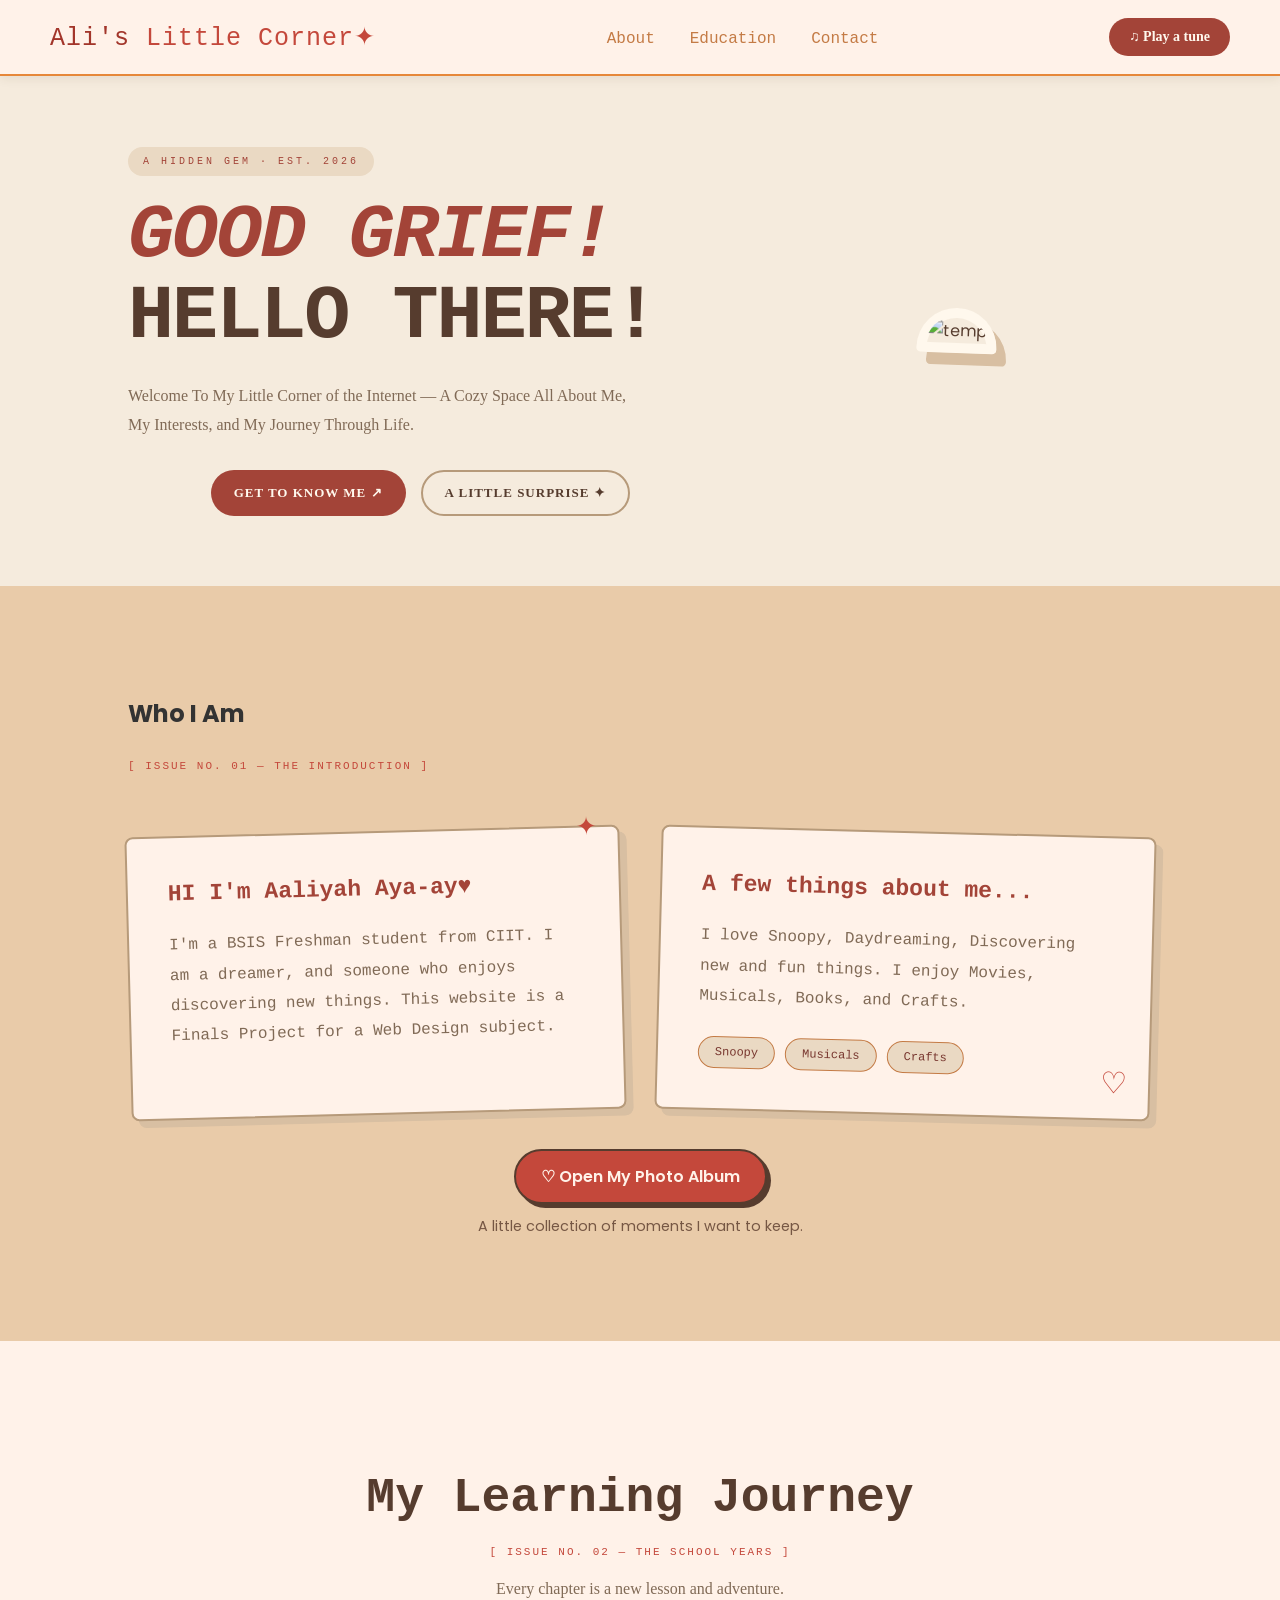
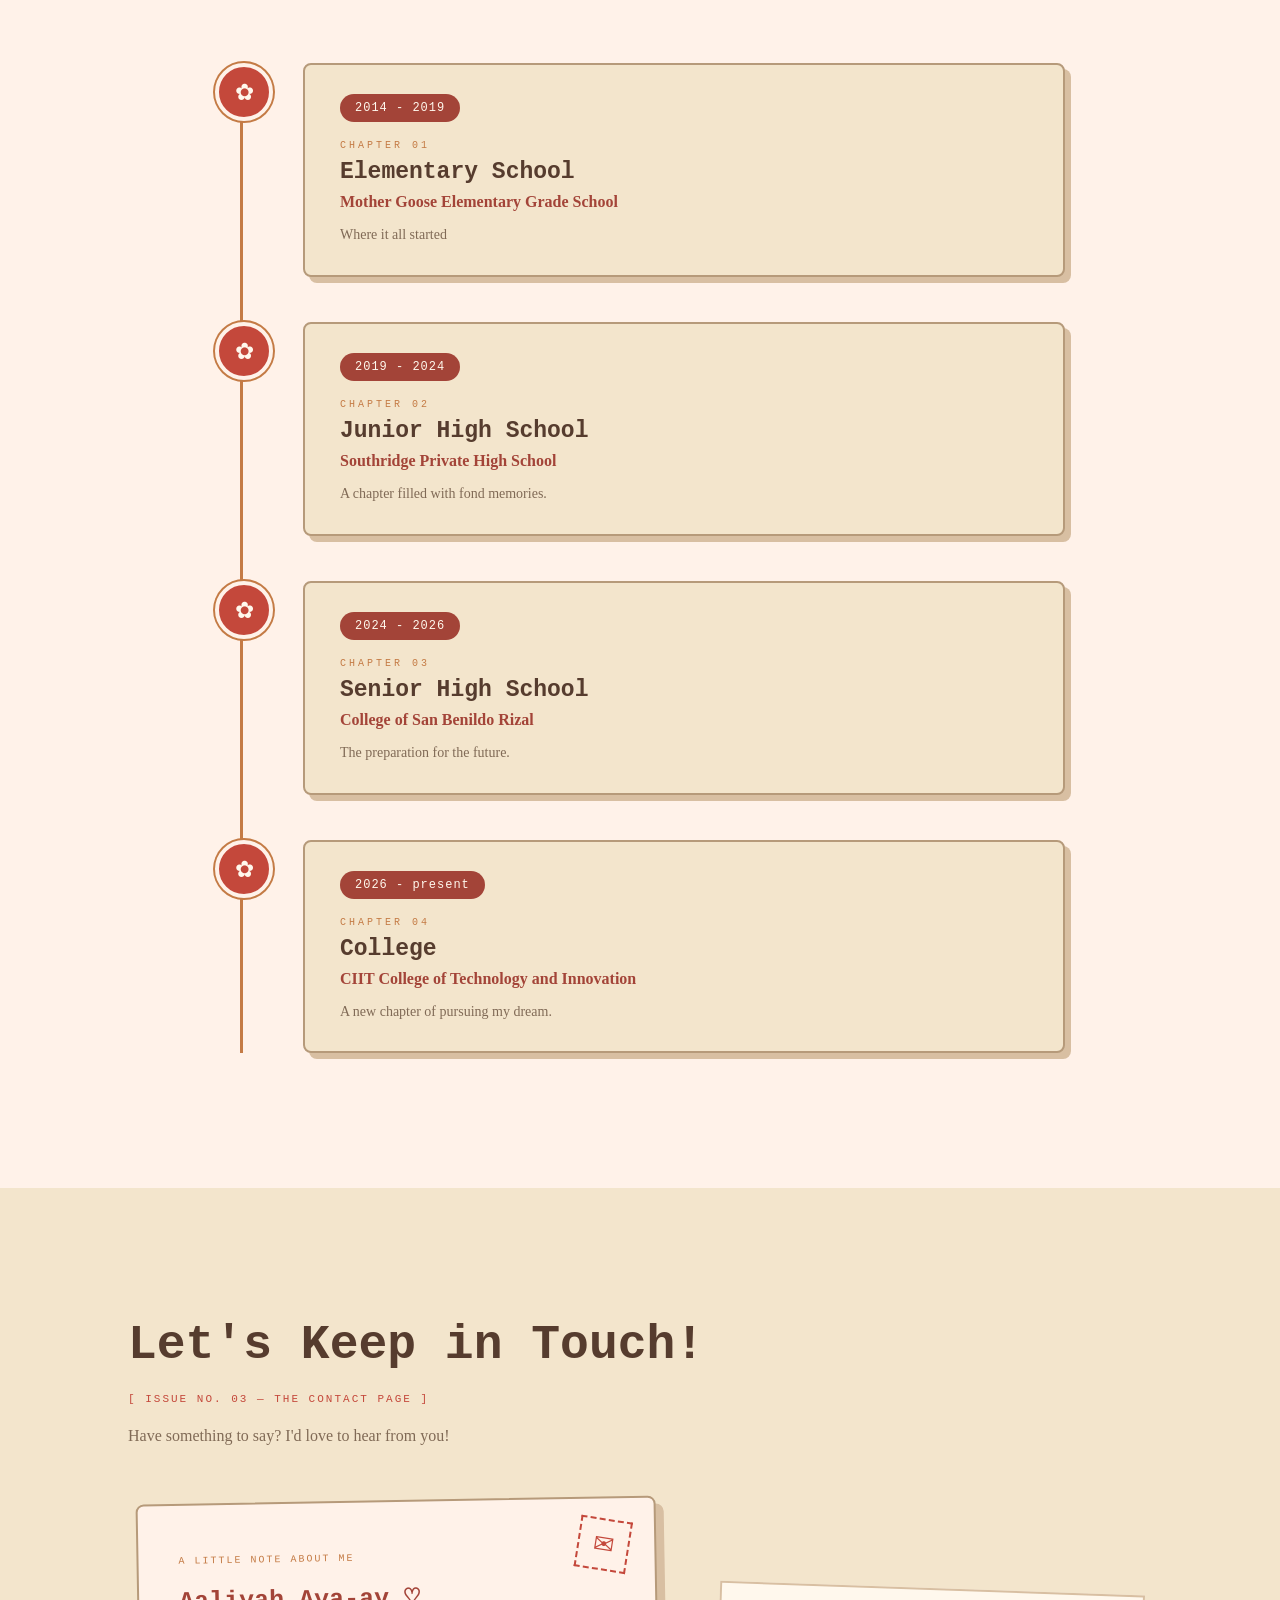
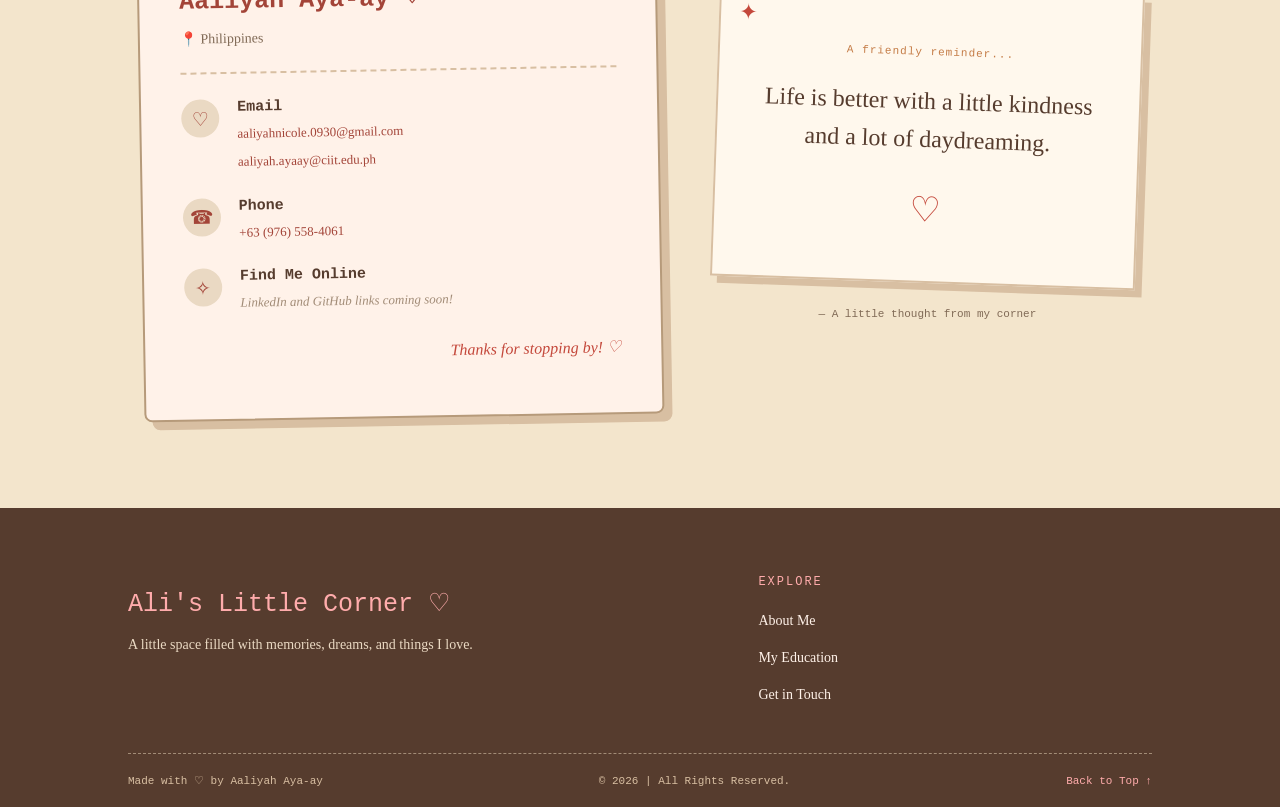
==== commit 440cc03b: "photo_album" ====
--- a/website(ayaay).html
+++ b/website(ayaay).html
@@ -21,7 +21,7 @@
             </ul>
         </nav>
         <button class="music-btn" id="musicButton" type="Button">♫ Play a tune</button>
-        <audio id="backgroundMusic" controls loop>
+        <audio id="backgroundMusic" loop preload="auto">
             <source src="./audio/background-music.mp3" type="audio/mpeg">
         </audio>
     </header>
@@ -80,6 +80,45 @@
                     </div>
                 </article>
             </div>
+
+            <div class="photo-album-entry">
+                <button class="album-toggle" id="albumToggle" type="button"
+                    aria-expanded="false" aria-controls="photoGallery">
+                    ♡ Open My Photo Album
+                </button>
+                <p class="album-hint">A little collection of moments I want to keep.</p>
+            </div>
+
+            <div class="photo-gallery" id="photoGallery" hidden>
+                <div class="gallery-heading">
+                    <span class="gallery-kicker">A FEW LITTLE MEMORIES</span>
+                    <h3>My Memory Book ♡</h3>
+                    <p>Little snapshots of the things that make me smile.</p>
+                </div>
+
+                <div class="gallery-grid">
+                    <figure class="gallery-photo">
+                        <img src="images/gallery-1.jpg" alt="A favorite memory">
+                        <figcaption>little moments ♡</figcaption>
+                    </figure>
+
+                    <figure class="gallery-photo">
+                        <img src="images/gallery-2.jpg" alt="A fun day or outing">
+                        <figcaption>days to remember</figcaption>
+                    </figure>
+
+                    <figure class="gallery-photo">
+                        <img src="images/gallery-3.jpg" alt="A favorite place">
+                        <figcaption>my happy place</figcaption>
+                    </figure>
+
+                    <figure class="gallery-photo">
+                        <img src="images/gallery-4.jpg" alt="A special moment">
+                        <figcaption>favorite people</figcaption>
+                    </figure>
+                </div>
+            </div>
+
          </section>
 
          <section class="section" id="education">
--- a/style.css
+++ b/style.css
@@ -498,6 +498,143 @@
     background-color: #a34438;
     color: #fff8ed;
     transform: translateY(-3px);
+}
+
+/*Photo button*/
+.photo-album-entry {
+    text-align: center;
+    margin: 34px auto 8px;
+}
+
+.album-toggle {
+    border: 2px solid #563C2E;
+    border-radius: 30px;
+    padding: 13px 25px;
+    background: #c4483b;
+    color: #fff2e9;
+    font: inherit;
+    font-weight: 600;
+    cursor: pointer;
+    box-shadow: 4px 4px 0 #563C2E;
+    transition: 0.2s ease;
+}
+
+.album-toggle:hover {
+    transform: translateY(-3px);
+    background: #a83c32;
+    box-shadow: 4px 7px 0 #563C2E;
+}
+
+.album-hint {
+    margin-top: 12px;
+    color: #765744;
+    font-size: 0.9rem;
+}
+
+.photo-gallery {
+    margin: 28px auto 10px;
+    padding: 30px;
+    max-width: 1050px;
+    background: #fff2e9;
+    border: 2px dashed #b98b68;
+    border-radius: 18px;
+    box-shadow: 5px 5px 0 rgba(86, 60, 46, 0.15);
+    animation: albumOpen 0.35s ease both;
+}
+
+.photo-gallery[hidden] {
+    display: none;
+}
+
+.gallery-heading {
+    text-align: center;
+    margin-bottom: 25px;
+}
+
+.gallery-kicker {
+    color: #c4483b;
+    font: 0.75rem monospace;
+    letter-spacing: 2px;
+}
+
+.gallery-heading h3 {
+    margin: 8px 0;
+    color: #563C2E;
+    font: 700 clamp(24px, 4vw, 34px) Georgia, serif;
+}
+
+.gallery-heading p {
+    color: #765744;
+}
+
+.gallery-grid {
+    display: grid;
+    grid-template-columns: repeat(4, minmax(0, 1fr));
+    gap: 20px;
+}
+
+.gallery-photo {
+    margin: 0;
+    padding: 10px 10px 14px;
+    background: #fffdf8;
+    border: 1px solid #e2cdb8;
+    box-shadow: 2px 4px 9px rgba(86, 60, 46, 0.14);
+    transform: rotate(-1deg);
+    transition: transform 0.2s ease;
+}
+
+.gallery-photo:nth-child(even) {
+    transform: rotate(1.5deg);
+}
+
+.gallery-photo:hover {
+    transform: translateY(-5px) rotate(0);
+}
+
+.gallery-photo img {
+    display: block;
+    width: 100%;
+    aspect-ratio: 1 / 1;
+    object-fit: cover;
+    background: #ead8c4;
+}
+
+.gallery-photo figcaption {
+    padding-top: 11px;
+    color: #765744;
+    text-align: center;
+    font: italic 15px Georgia, serif;
+}
+
+@keyframes albumOpen {
+    from {
+        opacity: 0;
+        transform: translateY(12px);
+    }
+    to {
+        opacity: 1;
+        transform: translateY(0);
+    }
+}
+
+@media (max-width: 768px) {
+    .gallery-grid {
+        grid-template-columns: repeat(2, minmax(0, 1fr));
+    }
+}
+
+@media (max-width: 420px) {
+    .gallery-grid {
+        gap: 12px;
+    }
+
+    .gallery-photo {
+        padding: 7px 7px 11px;
+    }
+
+    .gallery-photo figcaption {
+        font-size: 13px;
+    }
 }
 
 /*EDUCATION*/
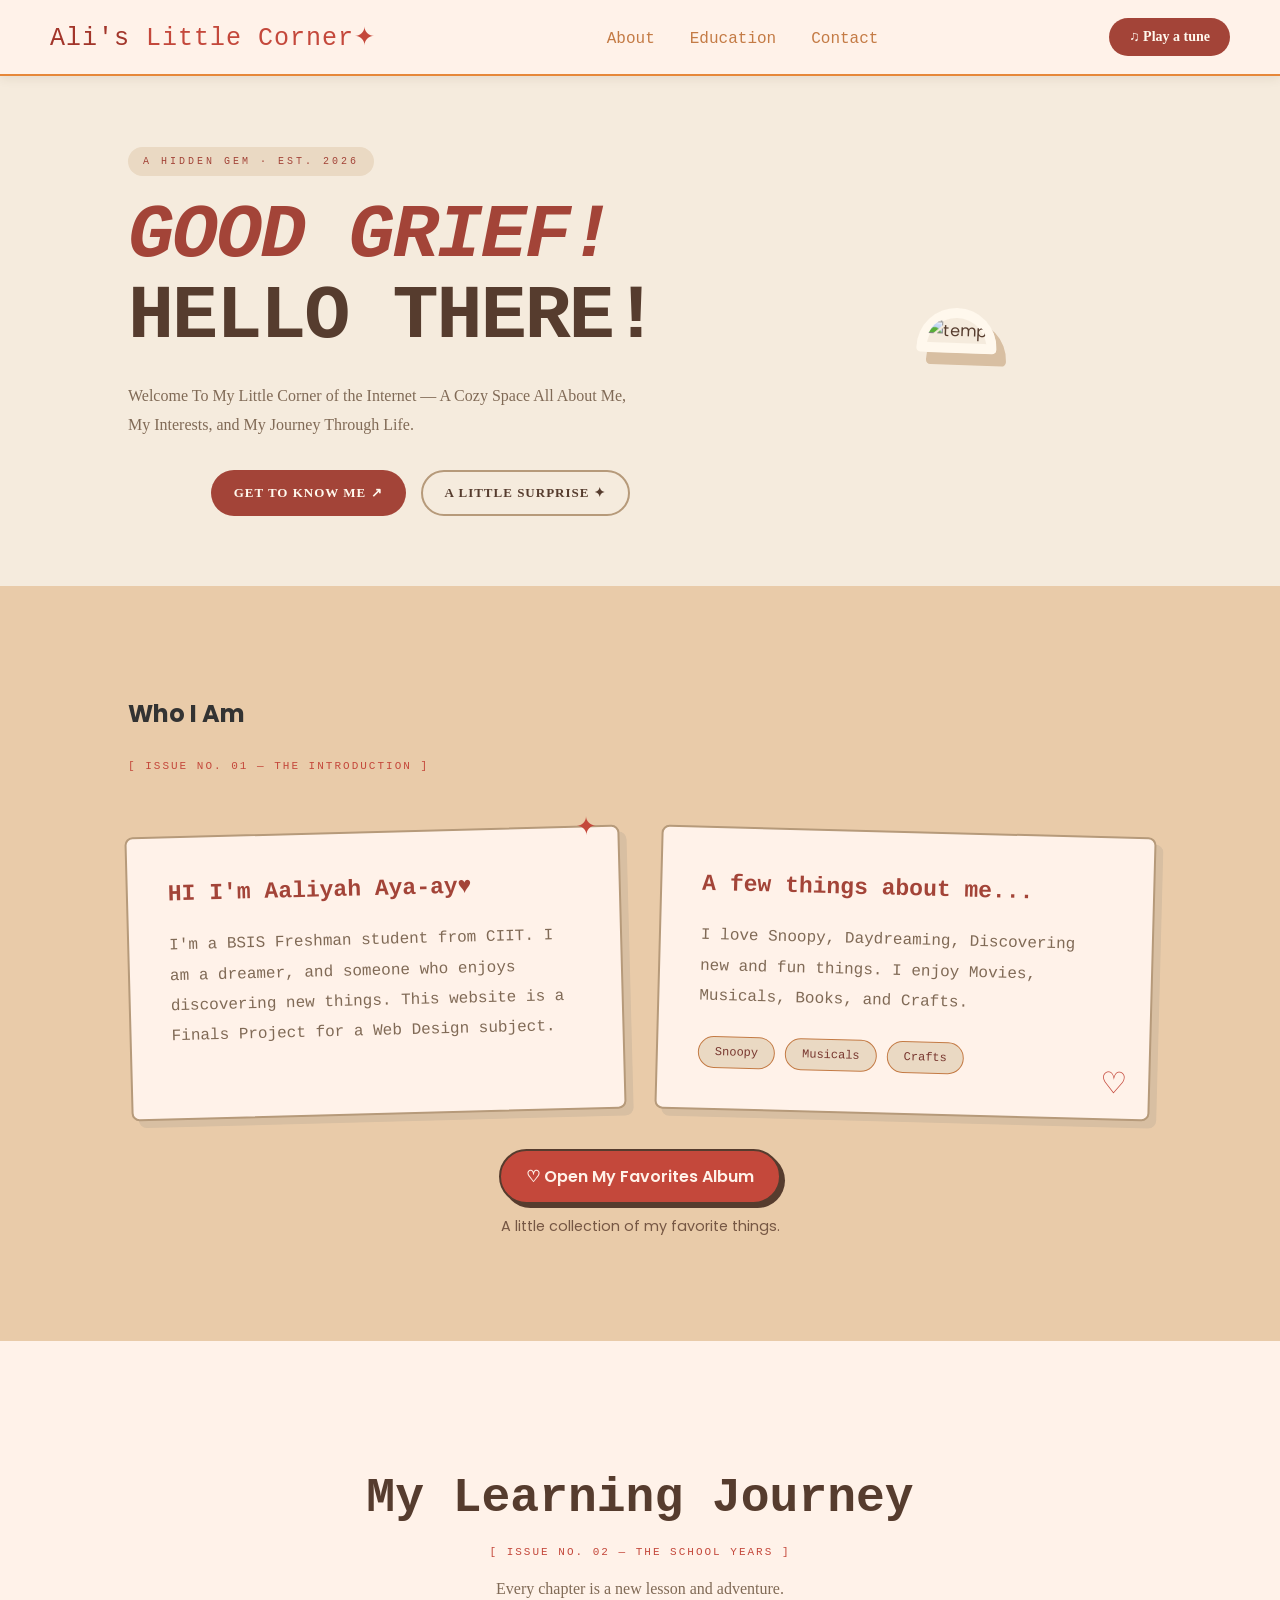
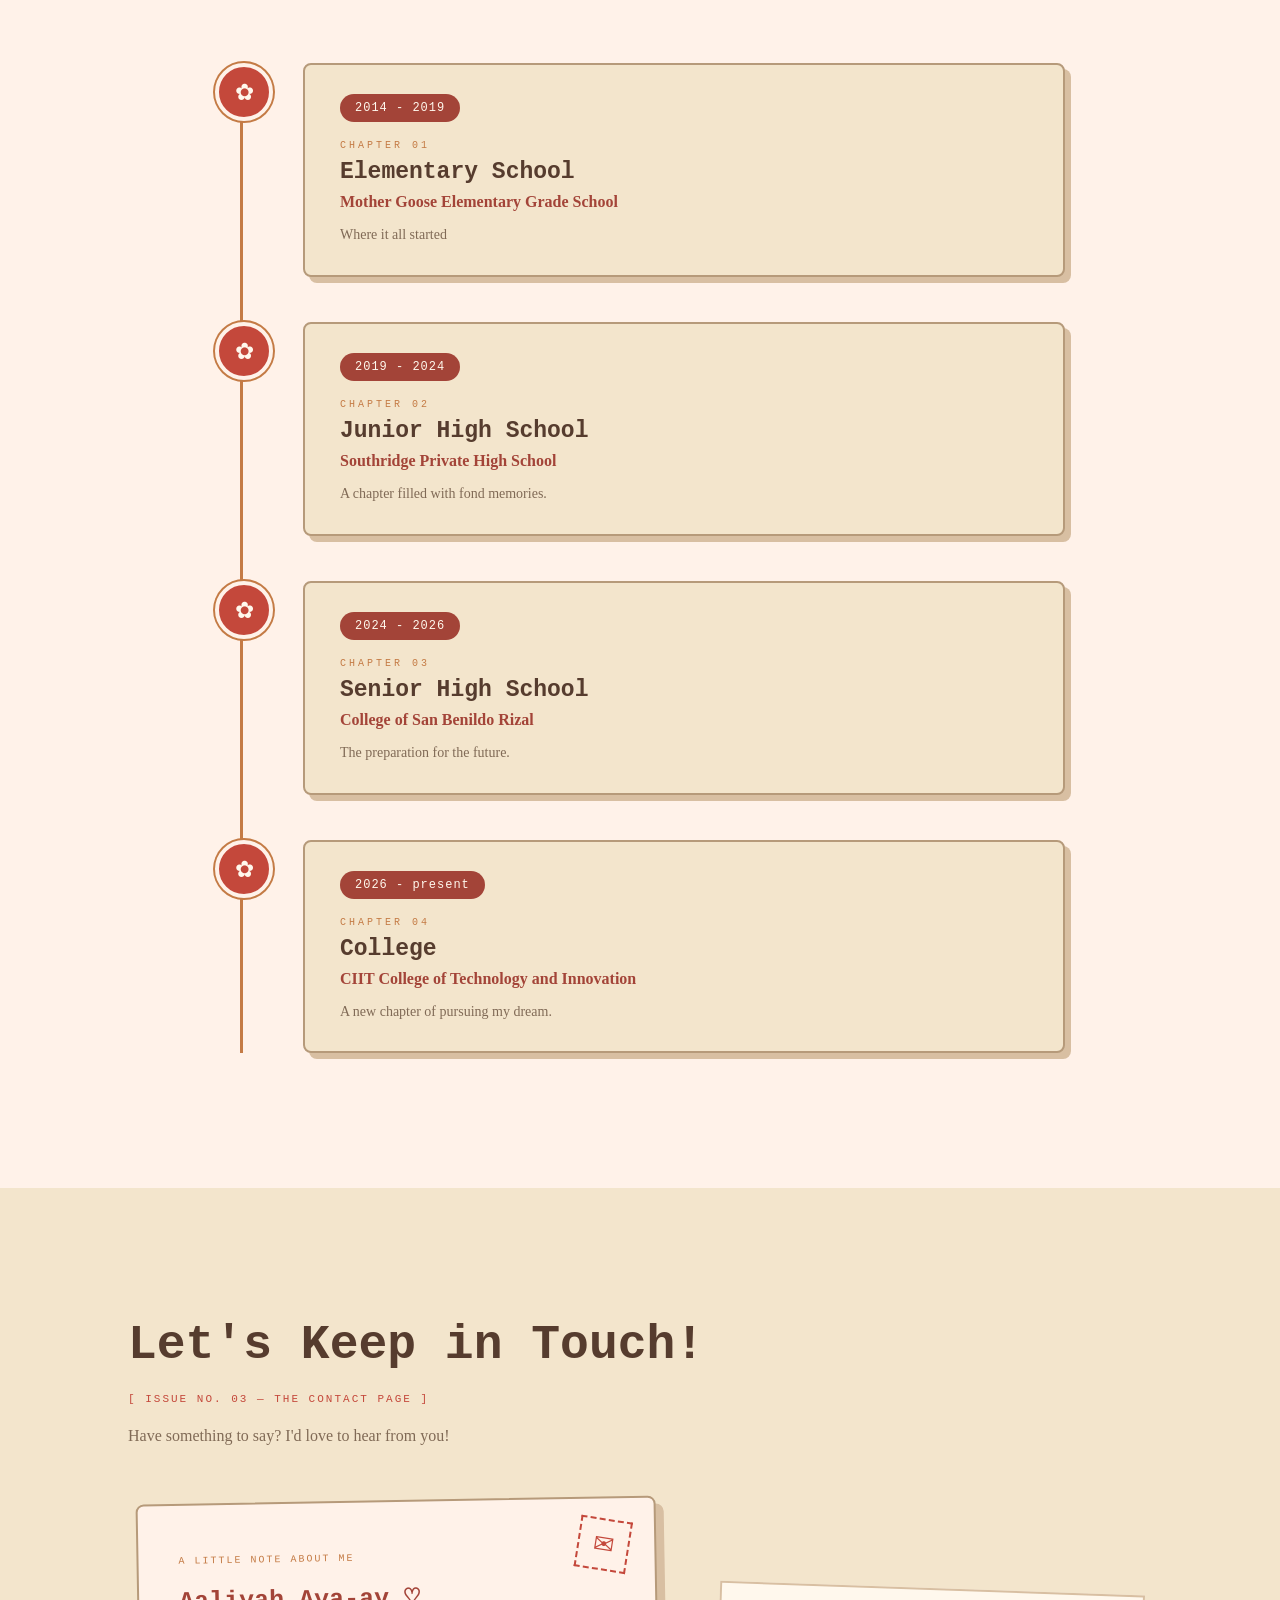
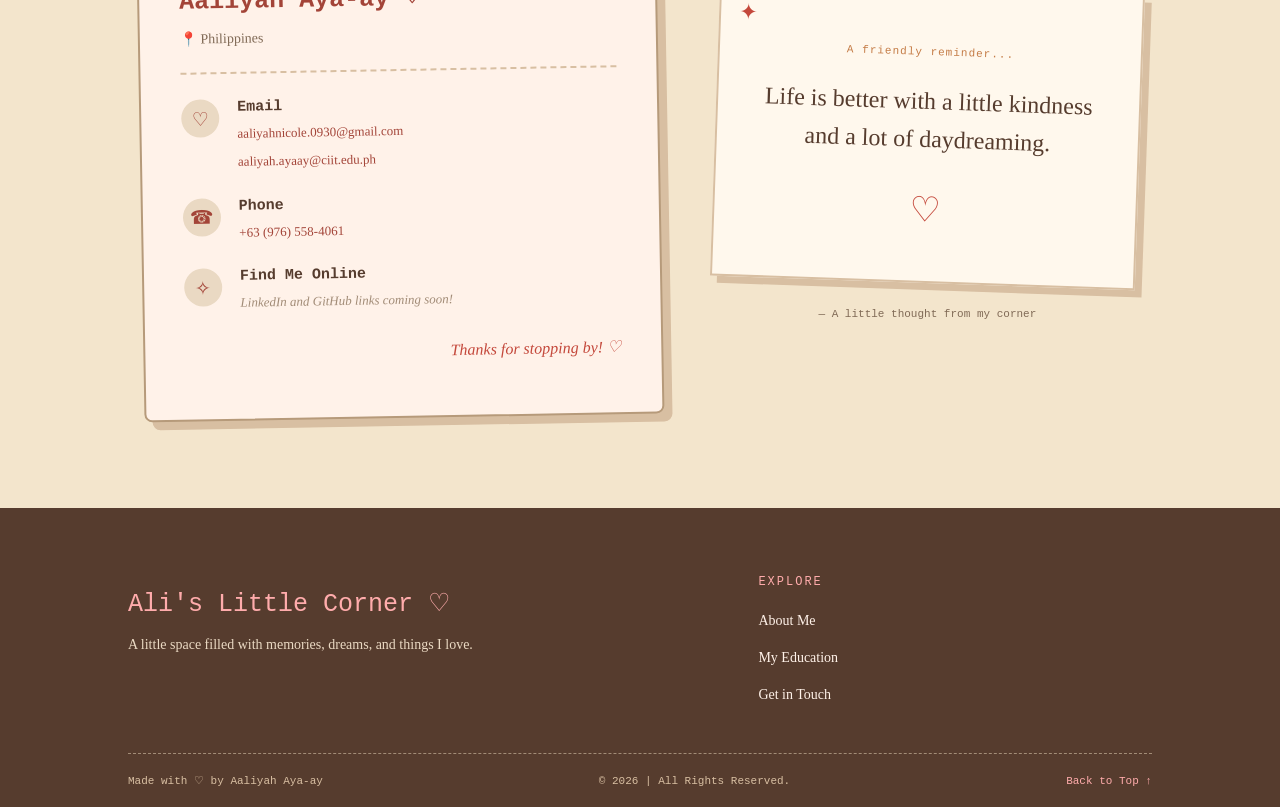
==== commit e8e07b9b: "photos" ====
--- a/website(ayaay).html
+++ b/website(ayaay).html
@@ -81,42 +81,49 @@
                 </article>
             </div>
 
-            <div class="photo-album-entry">
+            <div class="fav-album-entry">
                 <button class="album-toggle" id="albumToggle" type="button"
-                    aria-expanded="false" aria-controls="photoGallery">
-                    ♡ Open My Photo Album
+                    aria-expanded="false" aria-controls="favGallery">
+                    ♡ Open My Favorites Album
                 </button>
-                <p class="album-hint">A little collection of moments I want to keep.</p>
-            </div>
-
-            <div class="photo-gallery" id="photoGallery" hidden>
+                <p class="album-hint">A little collection of my favorite things.</p>
+            </div>
+
+            <div class="fav-gallery" id="favGallery" hidden>
                 <div class="gallery-heading">
-                    <span class="gallery-kicker">A FEW LITTLE MEMORIES</span>
-                    <h3>My Memory Book ♡</h3>
+                    <span class="gallery-kicker">A FEW LITTLE THINGS I LOVE</span>
+                    <h3>My Favorites's Book ♡</h3>
                     <p>Little snapshots of the things that make me smile.</p>
                 </div>
 
                 <div class="gallery-grid">
                     <figure class="gallery-photo">
-                        <img src="images/gallery-1.jpg" alt="A favorite memory">
-                        <figcaption>little moments ♡</figcaption>
-                    </figure>
-
-                    <figure class="gallery-photo">
-                        <img src="images/gallery-2.jpg" alt="A fun day or outing">
-                        <figcaption>days to remember</figcaption>
-                    </figure>
-
-                    <figure class="gallery-photo">
-                        <img src="images/gallery-3.jpg" alt="A favorite place">
-                        <figcaption>my happy place</figcaption>
-                    </figure>
-
-                    <figure class="gallery-photo">
-                        <img src="images/gallery-4.jpg" alt="A special moment">
-                        <figcaption>favorite people</figcaption>
-                    </figure>
-                </div>
+                        <img src="images/fav_musical.jpg" alt="My Favorite Musical">
+                        <figcaption>Best Musical Ever ♡</figcaption>
+                    </figure>
+
+                    <figure class="gallery-photo">
+                        <img src="images/fav_series.jpg" alt="Best Series">
+                        <figcaption>24/7 Rewatch</figcaption>
+                    </figure>
+
+                    <figure class="gallery-photo">
+                        <img src="images/fav_anime.jpg" alt="Best Anime">
+                        <figcaption>FairyTail do exsits</figcaption>
+                    </figure>
+
+                    <figure class="gallery-photo">
+                        <img src="images/best_dog.jpg" alt="Best Dog Ever">
+                        <figcaption>Best Dog Ever</figcaption>
+                    </figure>
+                </div>
+            </div>
+            
+            <div class="lightbox" id="lightbox" aria-hidden="true">
+                <button class="lightbox-close" id="lightboxClose"
+                    aria-label="Close image">&times;</button>
+                <img id="lightboxImage" src="" alt="">
+                <p id="lightboxCaption"></p>
             </div>
 
          </section>
--- a/style.css
+++ b/style.css
@@ -501,7 +501,7 @@
 }
 
 /*Photo button*/
-.photo-album-entry {
+.fav-album-entry {
     text-align: center;
     margin: 34px auto 8px;
 }
@@ -531,7 +531,7 @@
     font-size: 0.9rem;
 }
 
-.photo-gallery {
+.fav-gallery {
     margin: 28px auto 10px;
     padding: 30px;
     max-width: 1050px;
@@ -542,7 +542,7 @@
     animation: albumOpen 0.35s ease both;
 }
 
-.photo-gallery[hidden] {
+.fav-gallery[hidden] {
     display: none;
 }
 
@@ -636,6 +636,72 @@
         font-size: 13px;
     }
 }
+
+.gallery-photo img {
+    cursor: zoom-in;
+}
+
+.lightbox {
+    display: none;
+    position: fixed;
+    z-index: 9999;
+    inset: 0;
+    background: rgba(35, 25, 20, 0.92);
+    justify-content: center;
+    align-items: center;
+    flex-direction: column;
+    padding: 40px 20px;
+}
+
+.lightbox.active {
+    display: flex;
+}
+
+.lightbox img {
+    max-width: 85%;
+    max-height: 75vh;
+    object-fit: contain;
+    border: 8px solid #fff2e9;
+    border-radius: 5px;
+    box-shadow: 0 8px 30px rgba(0, 0, 0, 0.4);
+    animation: zoomIn 0.25s ease;
+}
+
+.lightbox p {
+    color: #fff2e9;
+    font-family: Georgia, serif;
+    font-style: italic;
+    font-size: 18px;
+    margin-top: 18px;
+    text-align: center;
+}
+
+.lightbox-close {
+    position: absolute;
+    top: 20px;
+    right: 30px;
+    background: none;
+    border: none;
+    color: #fff2e9;
+    font-size: 42px;
+    cursor: pointer;
+}
+
+.lightbox-close:hover {
+    color: #ffacac;
+}
+
+@keyframes zoomIn {
+    from {
+        transform: scale(0.85);
+        opacity: 0;
+    }
+    to {
+        transform: scale(1);
+        opacity: 1;
+    }
+}
+
 
 /*EDUCATION*/
 #education {
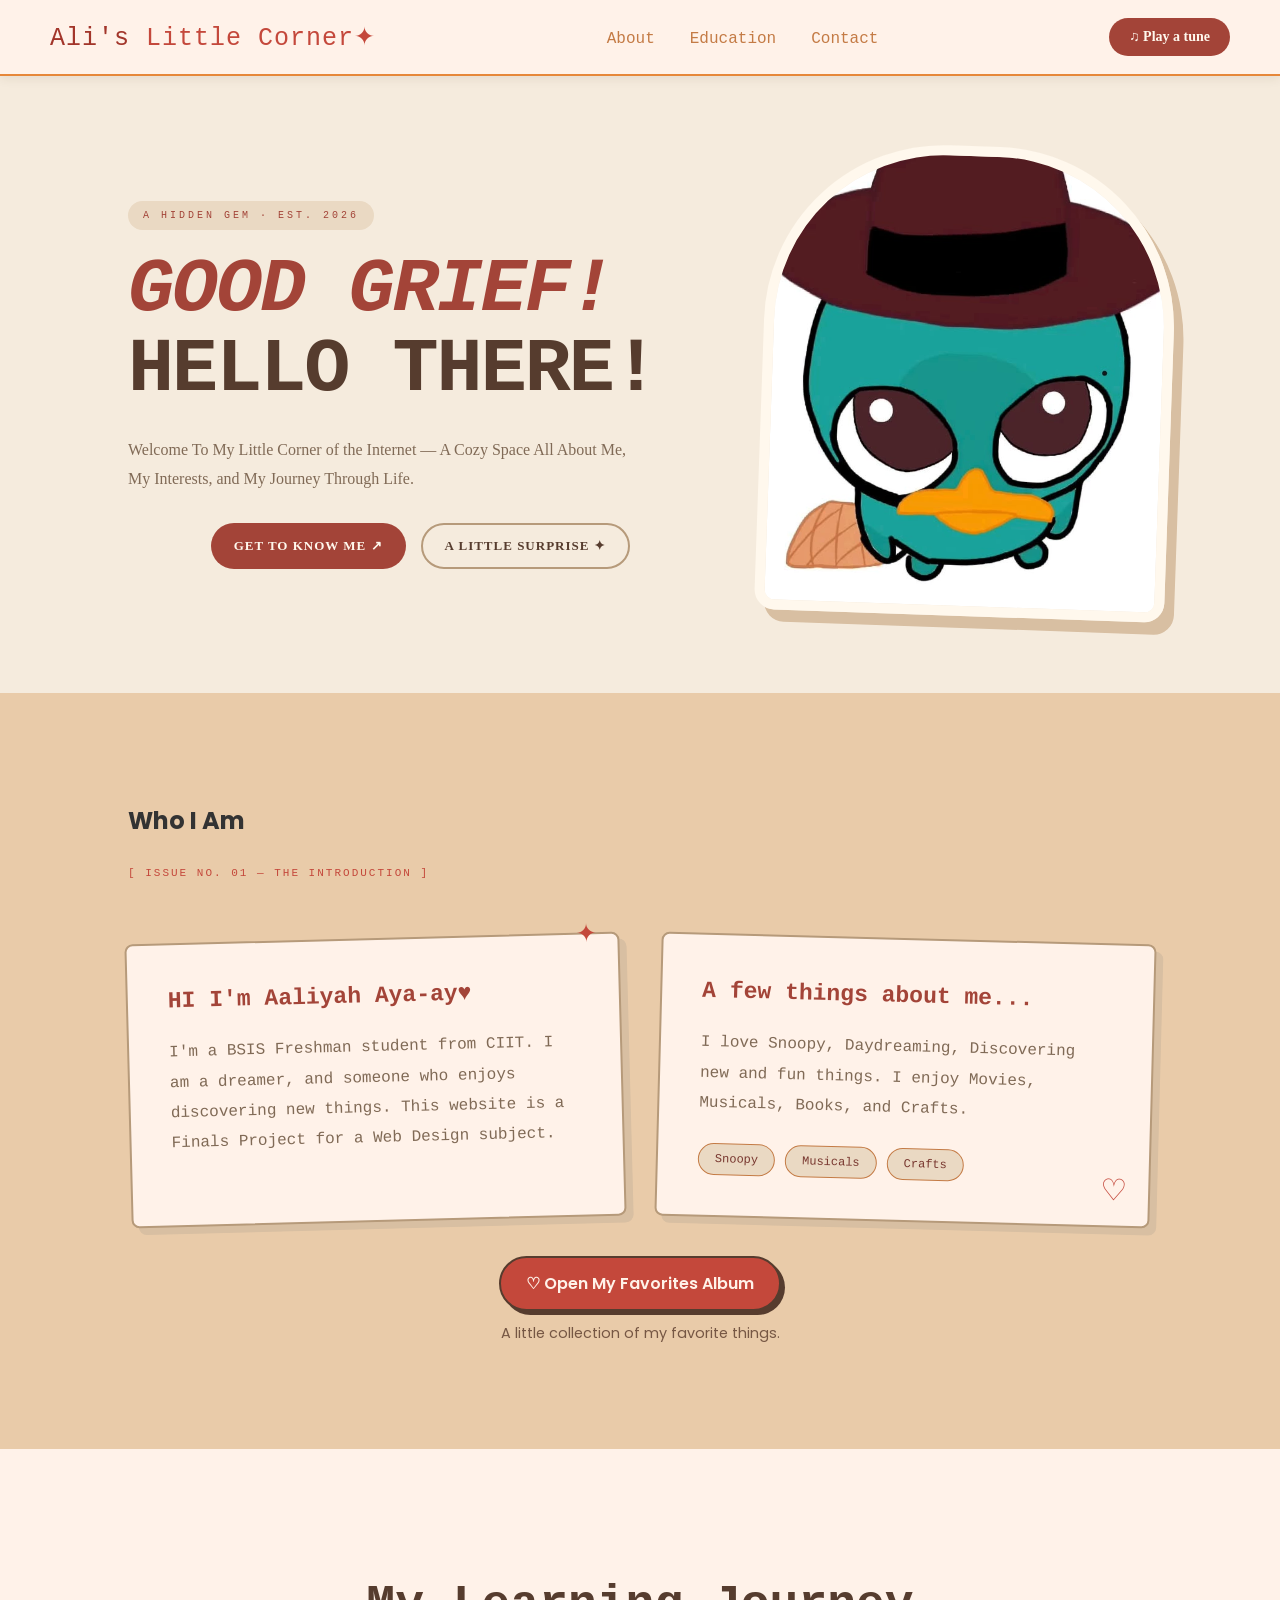
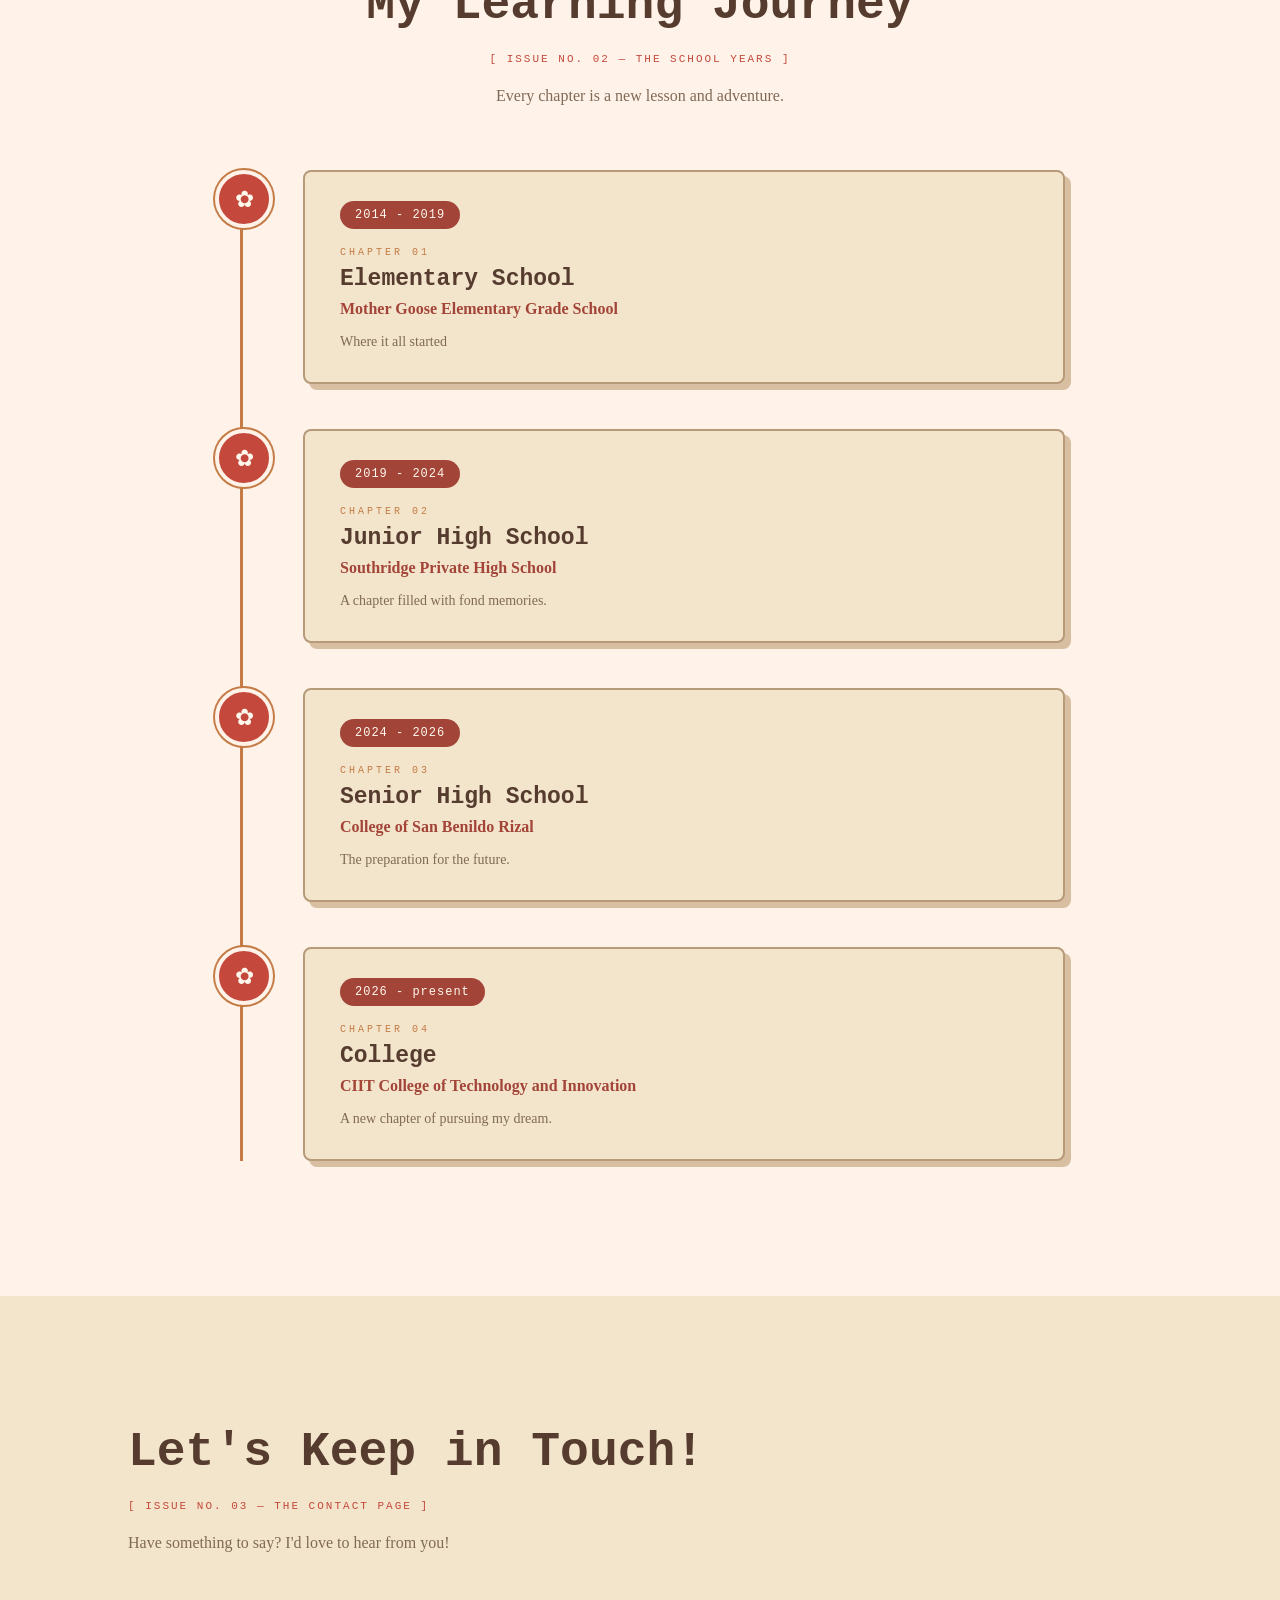
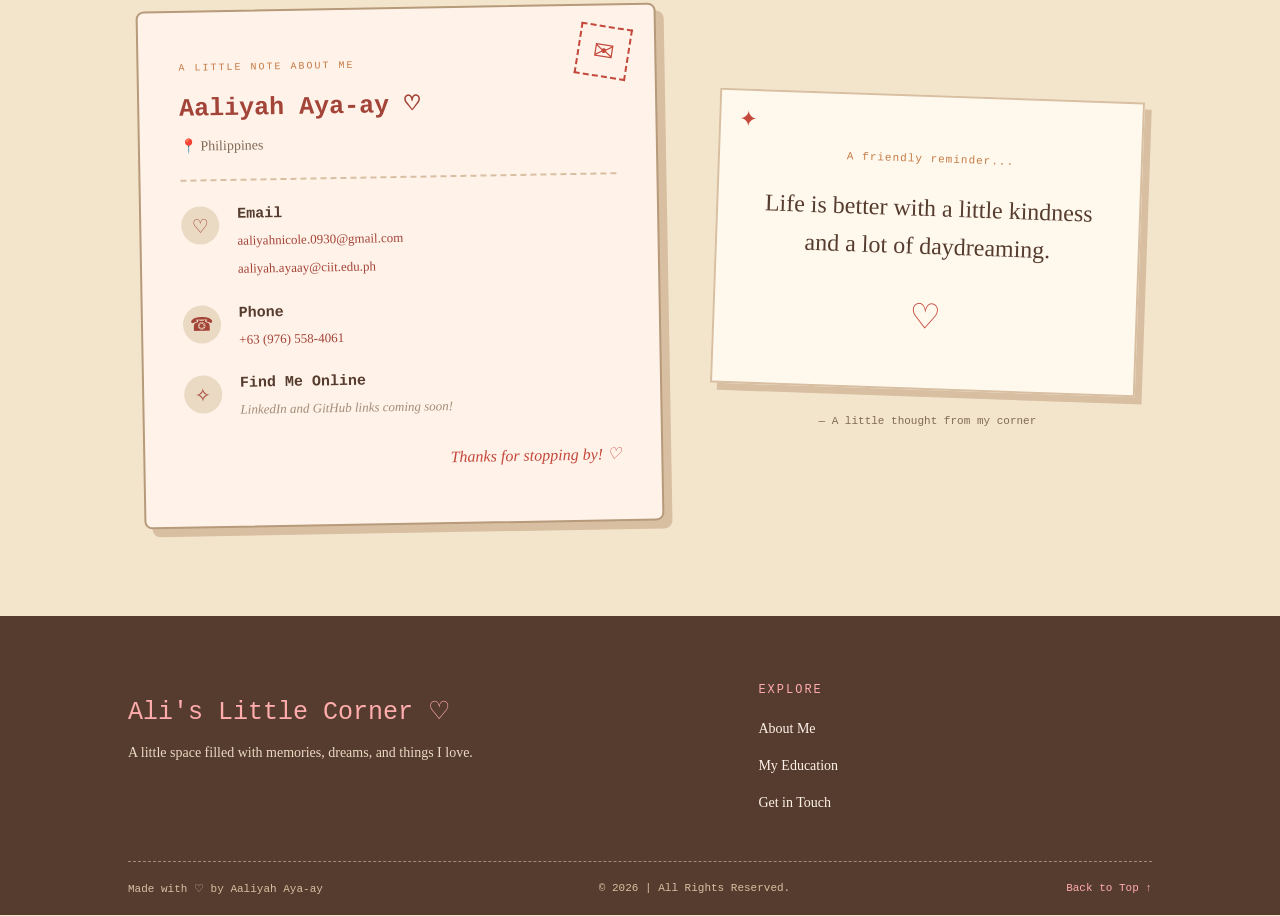
==== commit b901970a: "Create website(ayaay).html" ====
--- a/website(ayaay).html
+++ b/website(ayaay).html
@@ -1,290 +1,290 @@
-<!DOCTYPE html>
-<html lang="en">
-<head>
-    <meta charset="UTF-8">
-    <meta name="viewport" content="width=device-width, initial-scale=1.0">
-    <meta name="author" content="Aaliyah Aya-ay">
-    <meta name="description" content="Personal website showcasing her portfolio, projects, and contact information.">
-    <title>Aaliyah Aya-ay | BSIS Freshman</title>
-    <link rel="stylesheet" href="style.css">
-    <script src="script.js" defer></script>
-</head>
-<body id="top">
-<!-- ======= Header / Navigation ======= -->
-    <header class="top-header">
-        <a class="header" href="#home"><span>Ali's</span> Little Corner✦</a>
-        <nav class="navbar">
-            <ul class="nav-links">
-            <li><a href="#about">About</a></li>
-            <li><a href="#education">Education</a></li>
-            <li><a href="#contact">Contact</a></li>
-            </ul>
-        </nav>
-        <button class="music-btn" id="musicButton" type="Button">♫ Play a tune</button>
-        <audio id="backgroundMusic" loop preload="auto">
-            <source src="./audio/background-music.mp3" type="audio/mpeg">
-        </audio>
-    </header>
-
-    <main>
-        <!-- ========== HERO ========== -->
-         
-        <section class="hero" id="home">
-            <div>
-                <div class="eyebrow">A HIDDEN GEM · EST. 2026</div>
-                <h1><em>GOOD GRIEF!</em><br>HELLO THERE!</h1>
-                <p class="hero-copy">
-                    Welcome To My Little Corner of the Internet —
-                    A Cozy Space All About Me, My Interests,
-                    and My Journey Through Life.
-                </p>
-
-                <div class="hero-actions">
-                    <a class="primary" href="#about">
-                        GET TO KNOW ME ↗
-                    </a>
-
-                    <button class="secondary" id="surpriseButton" type="button">
-                        A LITTLE SURPRISE ✦
-                    </button>
-                </div>
-
-                <div class="surprise-bubble" id="surpriseBubble">
-                    <span class="bubble-icon">✦</span>
-                    <p id="surpriseText">A little message for you!</p>
-                </div>
-            </div>
-
-            <figure class="hero-image">
-                <img src="file:///C:/Users/aaliy/Downloads/download.jpg" alt="temp">
-            </figure>
-        </section>
-
-
-         <section class="section" id="about">
-            <div class="section-heading">
-                <h2>Who I Am</h2><span class="section-note">[ ISSUE NO. 01 — THE INTRODUCTION ]</span>
-            </div>
-            <div class="about-grid">
-                <article class="panel">
-                    <h3>HI I'm Aaliyah Aya-ay♥</h3>
-                    <p>I'm a BSIS Freshman student from CIIT. I am a dreamer, and someone who enjoys discovering new things. This website is a Finals Project for a Web Design subject.</p>
-                </article>
-                <article class="panel">
-                    <h3>A few things about me...</h3>
-                    <p>I love Snoopy, Daydreaming, Discovering new and fun things. I enjoy Movies, Musicals, Books, and Crafts.</p>
-                    <div class="tag-row">
-                        <span class="tag">Snoopy</span>
-                        <span class="tag">Musicals</span>
-                        <span class="tag">Crafts</span>
-                    </div>
-                </article>
-            </div>
-
-            <div class="fav-album-entry">
-                <button class="album-toggle" id="albumToggle" type="button"
-                    aria-expanded="false" aria-controls="favGallery">
-                    ♡ Open My Favorites Album
-                </button>
-                <p class="album-hint">A little collection of my favorite things.</p>
-            </div>
-
-            <div class="fav-gallery" id="favGallery" hidden>
-                <div class="gallery-heading">
-                    <span class="gallery-kicker">A FEW LITTLE THINGS I LOVE</span>
-                    <h3>My Favorites's Book ♡</h3>
-                    <p>Little snapshots of the things that make me smile.</p>
-                </div>
-
-                <div class="gallery-grid">
-                    <figure class="gallery-photo">
-                        <img src="images/fav_musical.jpg" alt="My Favorite Musical">
-                        <figcaption>Best Musical Ever ♡</figcaption>
-                    </figure>
-
-                    <figure class="gallery-photo">
-                        <img src="images/fav_series.jpg" alt="Best Series">
-                        <figcaption>24/7 Rewatch</figcaption>
-                    </figure>
-
-                    <figure class="gallery-photo">
-                        <img src="images/fav_anime.jpg" alt="Best Anime">
-                        <figcaption>FairyTail do exsits</figcaption>
-                    </figure>
-
-                    <figure class="gallery-photo">
-                        <img src="images/best_dog.jpg" alt="Best Dog Ever">
-                        <figcaption>Best Dog Ever</figcaption>
-                    </figure>
-                </div>
-            </div>
-            
-            <div class="lightbox" id="lightbox" aria-hidden="true">
-                <button class="lightbox-close" id="lightboxClose"
-                    aria-label="Close image">&times;</button>
-                <img id="lightboxImage" src="" alt="">
-                <p id="lightboxCaption"></p>
-            </div>
-
-         </section>
-
-         <section class="section" id="education">
-            <div class="section-heading">
-                <h2>My Learning Journey</h2>
-                <span class="section-note">[ ISSUE NO. 02 — THE SCHOOL YEARS ]</span>
-                <p class="education-subtitle">
-                    Every chapter is a new lesson and adventure.
-                </p>
-            </div>
-            <div class="timeline">
-                <div class="timeline-item">
-                    <div class="timeline-dot">✿</div>
-                    <div class="timeline-card">
-                        <span class="year">2014 - 2019</span>
-                        <span class="school-level">CHAPTER 01</span>
-                        <h3>Elementary School</h3>
-                        <h4>Mother Goose Elementary Grade School</h4>
-                        <p>Where it all started</p>
-                    </div>
-                </div>
-                <div class="timeline-item">
-                    <div class="timeline-dot">✿</div>
-                    <div class="timeline-card">
-                        <span class="year">2019 - 2024</span>
-                        <span class="school-level">CHAPTER 02</span>
-                        <h3>Junior High School</h3>
-                        <h4>Southridge Private High School</h4>
-                        <p>A chapter filled with fond memories.</p>
-                    </div>
-                </div>
-                <div class="timeline-item">
-                    <div class="timeline-dot">✿</div>
-                    <div class="timeline-card">
-                        <span class="year">2024 - 2026</span>
-                        <span class="school-level">CHAPTER 03</span>
-                        <h3>Senior High School</h3>
-                        <h4>College of San Benildo Rizal</h4>
-                        <p>The preparation for the future.</p>
-                    </div>
-                </div>
-                <div class="timeline-item">
-                    <div class="timeline-dot">✿</div>
-                    <div class="timeline-card">
-                        <span class="year">2026 - present</span>
-                        <span class="school-level">CHAPTER 04</span>
-                        <h3>College</h3>
-                        <h4>CIIT College of Technology and Innovation</h4>
-                        <p>A new chapter of pursuing my dream.</p>
-                    </div>
-                </div>
-            
-            </div>
-        </section>
-
-        <section id="contact" class="section" aria-labelledby="contact-title">
-            <div class="container">
-
-                <div class="section-heading">
-                    <h2 id="contact-title">Let's Keep in Touch!</h2>
-                    <span class="section-note">[ ISSUE NO. 03 — THE CONTACT PAGE ]</span>
-                    <p class="contact-subtitle">
-                        Have something to say? I'd love to hear from you!
-                    </p>
-                </div>
-
-                <div class="contact-grid">
-
-                    <div class="contact-card">
-                        <div class="contact-stamp">✉</div>
-                        <span class="card-label">A LITTLE NOTE ABOUT ME</span>
-                        <h3>Aaliyah Aya-ay ♡</h3>
-                        <p class="location">📍 Philippines</p>
-
-                <div class="contact-divider"></div>
-
-                    <div class="contact-item">
-                        <span class="contact-icon">♡</span>
-                        <div>
-                        <h4>Email</h4>
-                        <p>
-                            <a href="mailto:aaliyahnicole.0930@gmail.com">
-                                aaliyahnicole.0930@gmail.com
-                            </a>
-                            <a href="mailto:aaliyah.ayaay@ciit.edu.ph">
-                                aaliyah.ayaay@ciit.edu.ph
-                            </a>
-                        </p>
-                    </div>
-                </div>
-
-                <div class="contact-item">
-                    <span class="contact-icon">☎</span>
-                    <div>
-                        <h4>Phone</h4>
-                        <p>
-                            <a href="tel:+639765584061">
-                                +63 (976) 558-4061
-                            </a>
-                        </p>
-                    </div>
-                </div>
-
-                <div class="contact-item">
-                    <span class="contact-icon">✧</span>
-                    <div>
-                        <h4>Find Me Online</h4>
-                        <p class="placeholder">
-                            LinkedIn and GitHub links coming soon!
-                        </p>
-                    </div>
-                </div>
-
-                <p class="contact-ending">Thanks for stopping by! ♡</p>
-            </div>
-
-            <div class="contact-decoration">
-                <div class="decoration-paper">
-                    <p class="small-note">A friendly reminder...</p>
-                    <h3>Life is better with a little kindness and a lot of daydreaming.</h3>
-                    <span class="decoration-heart">♡</span>
-                </div>
-                <p class="decoration-caption">— A little thought from my corner</p>
-            </div>
-
-        </div>
-    </div>
-</section>
-
-</main>
-
-<footer class="site-footer">
-    <div class="container footer-grid">
-
-        <div class="footer-brand">
-            <p class="footer-name">Ali's Little Corner ♡</p>
-            <p class="footer-description">
-                A little space filled with memories, dreams, and things I love.
-            </p>
-            </div>
-
-            <nav aria-label="Footer navigation">
-                <p class="footer-heading">EXPLORE</p>
-                <ul class="footer-links">
-                    <li><a href="#about">About Me</a></li>
-                    <li><a href="#education">My Education</a></li>
-                    <li><a href="#contact">Get in Touch</a></li>
-                </ul>
-            </nav>
-
-        </div>
-
-        <div class="footer-bottom">
-            <p class="copyright">
-                Made with ♡ by Aaliyah Aya-ay
-            </p>
-            <p class="footer-small">© 2026 | All Rights Reserved.</p>
-            <a href="#top" class="back-to-top">Back to Top ↑</a>
-        </div>
-    </footer>
-</body>
+<!DOCTYPE html>
+<html lang="en">
+<head>
+    <meta charset="UTF-8">
+    <meta name="viewport" content="width=device-width, initial-scale=1.0">
+    <meta name="author" content="Aaliyah Aya-ay">
+    <meta name="description" content="Personal website showcasing her portfolio, projects, and contact information.">
+    <title>Aaliyah Aya-ay | BSIS Freshman</title>
+    <link rel="stylesheet" href="style.css">
+    <script src="script.js" defer></script>
+</head>
+<body id="top">
+<!-- ======= Header / Navigation ======= -->
+    <header class="top-header">
+        <a class="header" href="#home"><span>Ali's</span> Little Corner✦</a>
+        <nav class="navbar">
+            <ul class="nav-links">
+            <li><a href="#about">About</a></li>
+            <li><a href="#education">Education</a></li>
+            <li><a href="#contact">Contact</a></li>
+            </ul>
+        </nav>
+        <button class="music-btn" id="musicButton" type="Button">♫ Play a tune</button>
+        <audio id="backgroundMusic" loop preload="auto">
+            <source src="./audio/background-music.mp3" type="audio/mpeg">
+        </audio>
+    </header>
+
+    <main>
+        <!-- ========== HERO ========== -->
+         
+        <section class="hero" id="home">
+            <div>
+                <div class="eyebrow">A HIDDEN GEM · EST. 2026</div>
+                <h1><em>GOOD GRIEF!</em><br>HELLO THERE!</h1>
+                <p class="hero-copy">
+                    Welcome To My Little Corner of the Internet —
+                    A Cozy Space All About Me, My Interests,
+                    and My Journey Through Life.
+                </p>
+
+                <div class="hero-actions">
+                    <a class="primary" href="#about">
+                        GET TO KNOW ME ↗
+                    </a>
+
+                    <button class="secondary" id="surpriseButton" type="button">
+                        A LITTLE SURPRISE ✦
+                    </button>
+                </div>
+
+                <div class="surprise-bubble" id="surpriseBubble">
+                    <span class="bubble-icon">✦</span>
+                    <p id="surpriseText">A little message for you!</p>
+                </div>
+            </div>
+
+            <figure class="hero-image">
+                <img src="images/download.jpg" alt="temp">
+            </figure>
+        </section>
+
+
+         <section class="section" id="about">
+            <div class="section-heading">
+                <h2>Who I Am</h2><span class="section-note">[ ISSUE NO. 01 — THE INTRODUCTION ]</span>
+            </div>
+            <div class="about-grid">
+                <article class="panel">
+                    <h3>HI I'm Aaliyah Aya-ay♥</h3>
+                    <p>I'm a BSIS Freshman student from CIIT. I am a dreamer, and someone who enjoys discovering new things. This website is a Finals Project for a Web Design subject.</p>
+                </article>
+                <article class="panel">
+                    <h3>A few things about me...</h3>
+                    <p>I love Snoopy, Daydreaming, Discovering new and fun things. I enjoy Movies, Musicals, Books, and Crafts.</p>
+                    <div class="tag-row">
+                        <span class="tag">Snoopy</span>
+                        <span class="tag">Musicals</span>
+                        <span class="tag">Crafts</span>
+                    </div>
+                </article>
+            </div>
+
+            <div class="fav-album-entry">
+                <button class="album-toggle" id="albumToggle" type="button"
+                    aria-expanded="false" aria-controls="favGallery">
+                    ♡ Open My Favorites Album
+                </button>
+                <p class="album-hint">A little collection of my favorite things.</p>
+            </div>
+
+            <div class="fav-gallery" id="favGallery" hidden>
+                <div class="gallery-heading">
+                    <span class="gallery-kicker">A FEW LITTLE THINGS I LOVE</span>
+                    <h3>My Favorites's Book ♡</h3>
+                    <p>Little snapshots of the things that make me smile.</p>
+                </div>
+
+                <div class="gallery-grid">
+                    <figure class="gallery-photo">
+                        <img src="images/fav_musical.jpg" alt="My Favorite Musical">
+                        <figcaption>Best Musical Ever ♡</figcaption>
+                    </figure>
+
+                    <figure class="gallery-photo">
+                        <img src="images/fav_series.jpg" alt="Best Series">
+                        <figcaption>24/7 Rewatch</figcaption>
+                    </figure>
+
+                    <figure class="gallery-photo">
+                        <img src="images/fav_anime.jpg" alt="Best Anime">
+                        <figcaption>FairyTails do exsits</figcaption>
+                    </figure>
+
+                    <figure class="gallery-photo">
+                        <img src="images/best_dog.jpg" alt="Best Dog Ever">
+                        <figcaption>Best Dog Ever</figcaption>
+                    </figure>
+                </div>
+            </div>
+            
+            <div class="lightbox" id="lightbox" aria-hidden="true">
+                <button class="lightbox-close" id="lightboxClose"
+                    aria-label="Close image">&times;</button>
+                <img id="lightboxImage" src="" alt="">
+                <p id="lightboxCaption"></p>
+            </div>
+
+         </section>
+
+         <section class="section" id="education">
+            <div class="section-heading">
+                <h2>My Learning Journey</h2>
+                <span class="section-note">[ ISSUE NO. 02 — THE SCHOOL YEARS ]</span>
+                <p class="education-subtitle">
+                    Every chapter is a new lesson and adventure.
+                </p>
+            </div>
+            <div class="timeline">
+                <div class="timeline-item">
+                    <div class="timeline-dot">✿</div>
+                    <div class="timeline-card">
+                        <span class="year">2014 - 2019</span>
+                        <span class="school-level">CHAPTER 01</span>
+                        <h3>Elementary School</h3>
+                        <h4>Mother Goose Elementary Grade School</h4>
+                        <p>Where it all started</p>
+                    </div>
+                </div>
+                <div class="timeline-item">
+                    <div class="timeline-dot">✿</div>
+                    <div class="timeline-card">
+                        <span class="year">2019 - 2024</span>
+                        <span class="school-level">CHAPTER 02</span>
+                        <h3>Junior High School</h3>
+                        <h4>Southridge Private High School</h4>
+                        <p>A chapter filled with fond memories.</p>
+                    </div>
+                </div>
+                <div class="timeline-item">
+                    <div class="timeline-dot">✿</div>
+                    <div class="timeline-card">
+                        <span class="year">2024 - 2026</span>
+                        <span class="school-level">CHAPTER 03</span>
+                        <h3>Senior High School</h3>
+                        <h4>College of San Benildo Rizal</h4>
+                        <p>The preparation for the future.</p>
+                    </div>
+                </div>
+                <div class="timeline-item">
+                    <div class="timeline-dot">✿</div>
+                    <div class="timeline-card">
+                        <span class="year">2026 - present</span>
+                        <span class="school-level">CHAPTER 04</span>
+                        <h3>College</h3>
+                        <h4>CIIT College of Technology and Innovation</h4>
+                        <p>A new chapter of pursuing my dream.</p>
+                    </div>
+                </div>
+            
+            </div>
+        </section>
+
+        <section id="contact" class="section" aria-labelledby="contact-title">
+            <div class="container">
+
+                <div class="section-heading">
+                    <h2 id="contact-title">Let's Keep in Touch!</h2>
+                    <span class="section-note">[ ISSUE NO. 03 — THE CONTACT PAGE ]</span>
+                    <p class="contact-subtitle">
+                        Have something to say? I'd love to hear from you!
+                    </p>
+                </div>
+
+                <div class="contact-grid">
+
+                    <div class="contact-card">
+                        <div class="contact-stamp">✉</div>
+                        <span class="card-label">A LITTLE NOTE ABOUT ME</span>
+                        <h3>Aaliyah Aya-ay ♡</h3>
+                        <p class="location">📍 Philippines</p>
+
+                <div class="contact-divider"></div>
+
+                    <div class="contact-item">
+                        <span class="contact-icon">♡</span>
+                        <div>
+                        <h4>Email</h4>
+                        <p>
+                            <a href="mailto:aaliyahnicole.0930@gmail.com">
+                                aaliyahnicole.0930@gmail.com
+                            </a>
+                            <a href="mailto:aaliyah.ayaay@ciit.edu.ph">
+                                aaliyah.ayaay@ciit.edu.ph
+                            </a>
+                        </p>
+                    </div>
+                </div>
+
+                <div class="contact-item">
+                    <span class="contact-icon">☎</span>
+                    <div>
+                        <h4>Phone</h4>
+                        <p>
+                            <a href="tel:+639765584061">
+                                +63 (976) 558-4061
+                            </a>
+                        </p>
+                    </div>
+                </div>
+
+                <div class="contact-item">
+                    <span class="contact-icon">✧</span>
+                    <div>
+                        <h4>Find Me Online</h4>
+                        <p class="placeholder">
+                            LinkedIn and GitHub links coming soon!
+                        </p>
+                    </div>
+                </div>
+
+                <p class="contact-ending">Thanks for stopping by! ♡</p>
+            </div>
+
+            <div class="contact-decoration">
+                <div class="decoration-paper">
+                    <p class="small-note">A friendly reminder...</p>
+                    <h3>Life is better with a little kindness and a lot of daydreaming.</h3>
+                    <span class="decoration-heart">♡</span>
+                </div>
+                <p class="decoration-caption">— A little thought from my corner</p>
+            </div>
+
+        </div>
+    </div>
+</section>
+
+</main>
+
+<footer class="site-footer">
+    <div class="container footer-grid">
+
+        <div class="footer-brand">
+            <p class="footer-name">Ali's Little Corner ♡</p>
+            <p class="footer-description">
+                A little space filled with memories, dreams, and things I love.
+            </p>
+            </div>
+
+            <nav aria-label="Footer navigation">
+                <p class="footer-heading">EXPLORE</p>
+                <ul class="footer-links">
+                    <li><a href="#about">About Me</a></li>
+                    <li><a href="#education">My Education</a></li>
+                    <li><a href="#contact">Get in Touch</a></li>
+                </ul>
+            </nav>
+
+        </div>
+
+        <div class="footer-bottom">
+            <p class="copyright">
+                Made with ♡ by Aaliyah Aya-ay
+            </p>
+            <p class="footer-small">© 2026 | All Rights Reserved.</p>
+            <a href="#top" class="back-to-top">Back to Top ↑</a>
+        </div>
+    </footer>
+</body>
 </html>
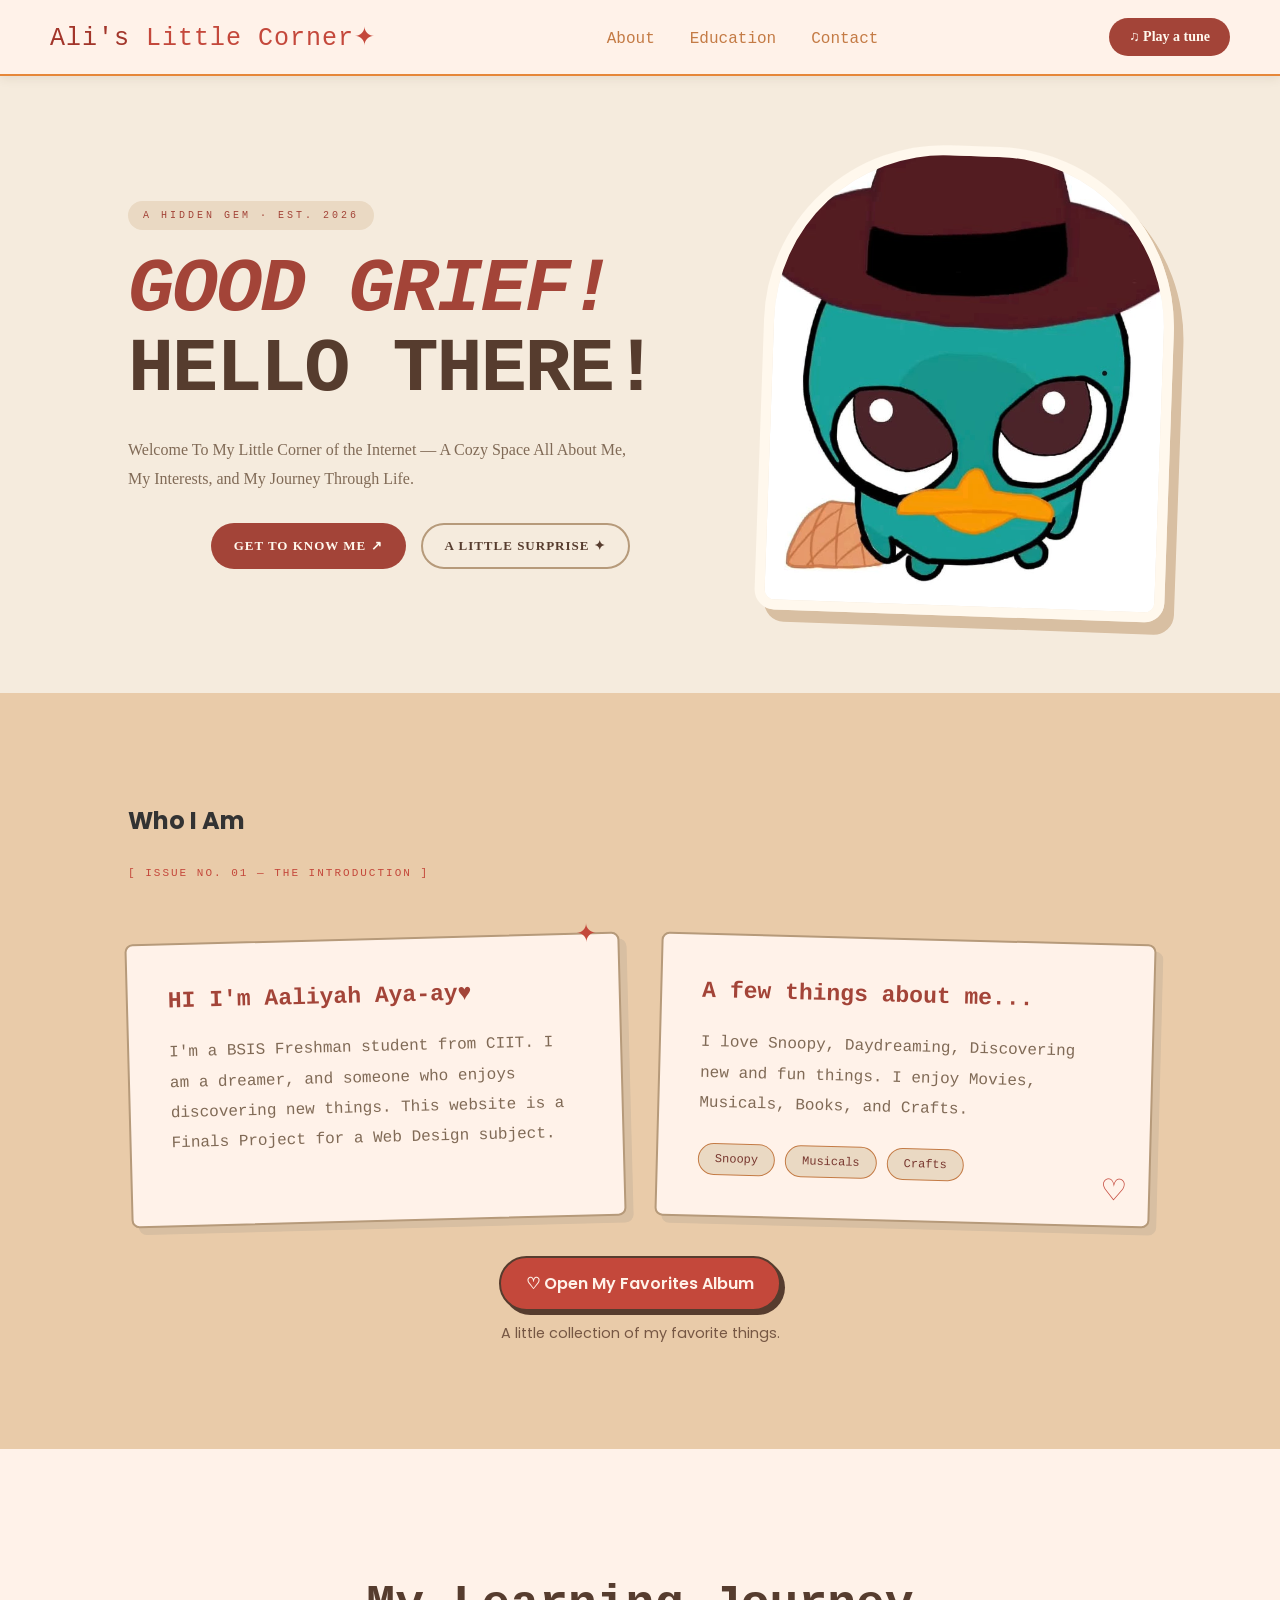
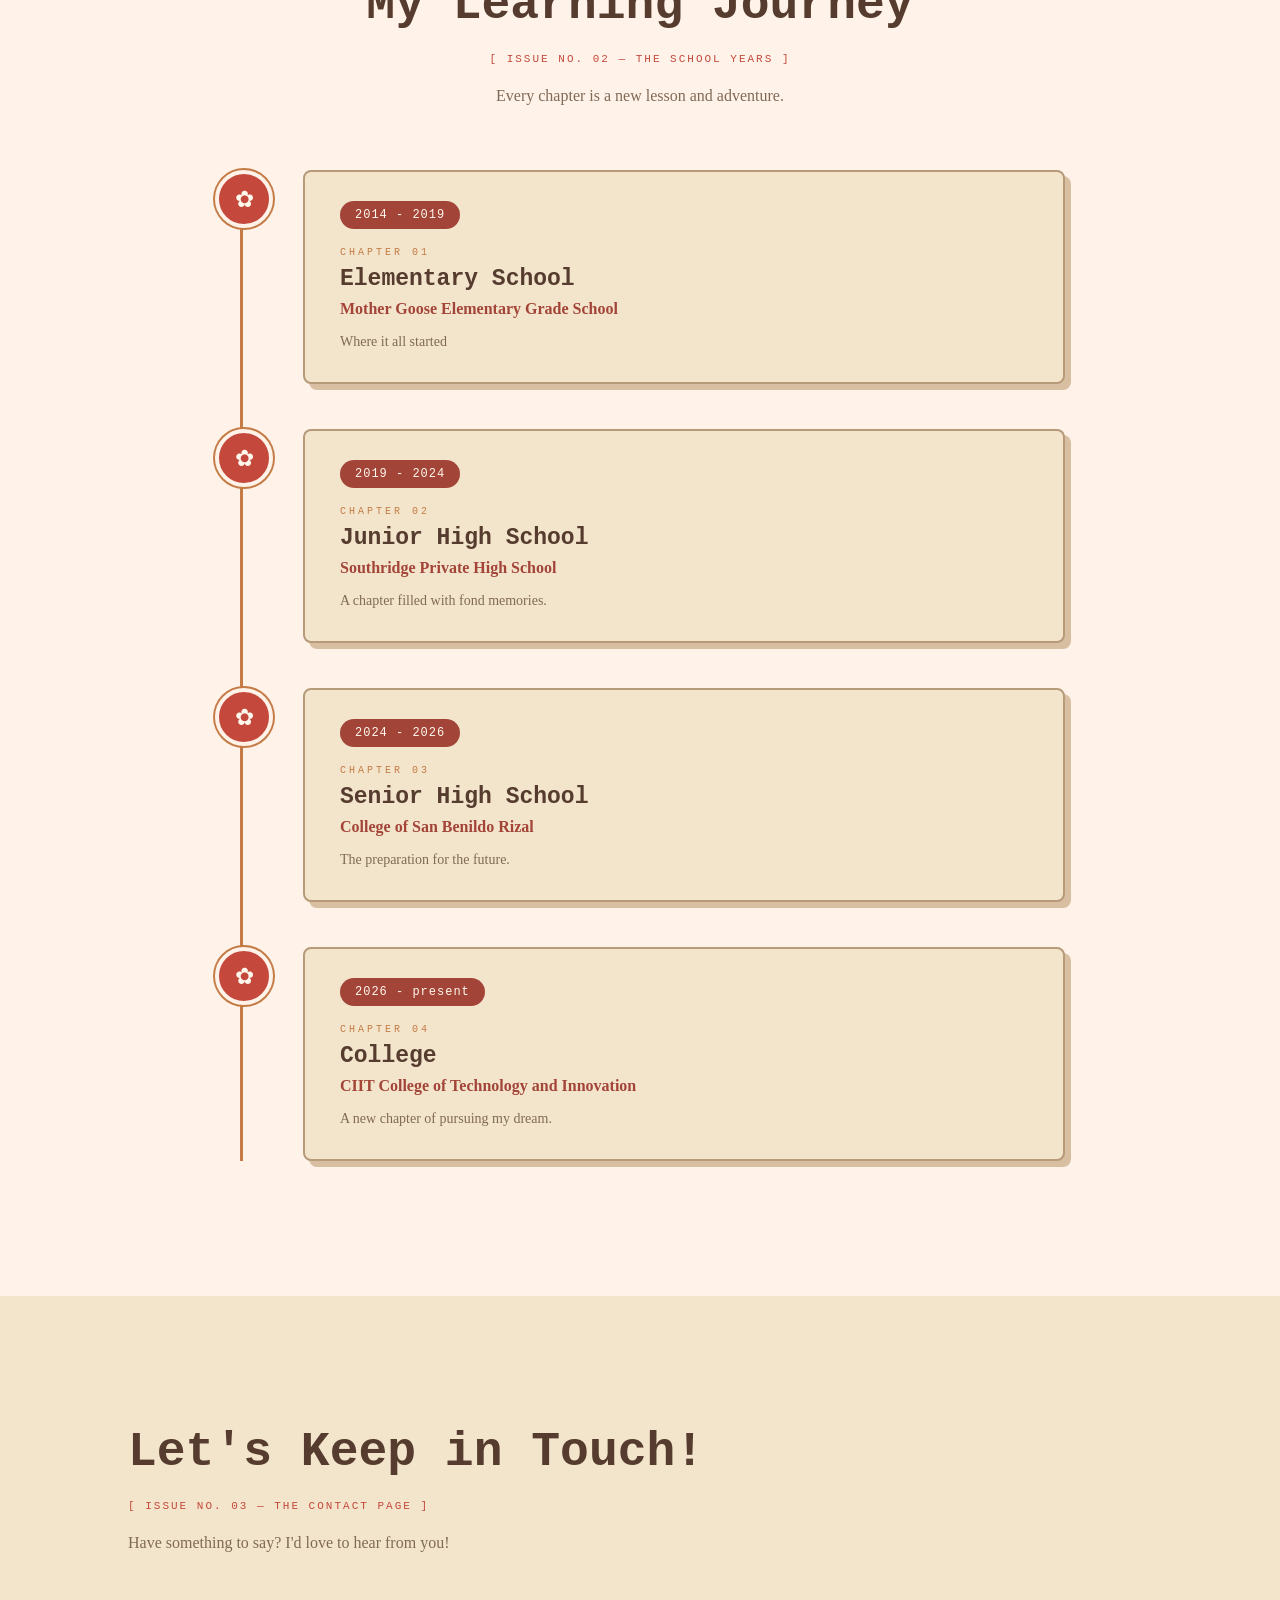
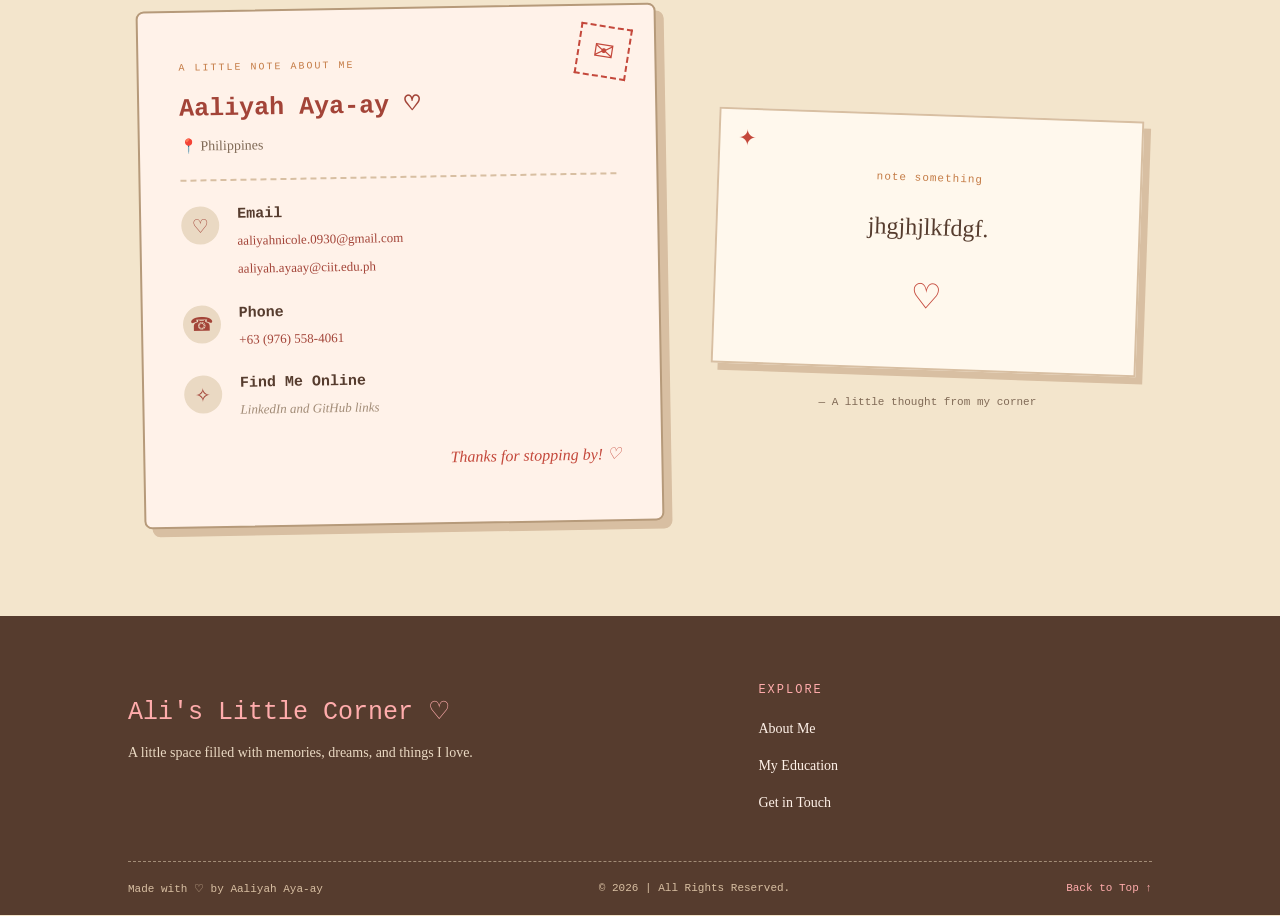
==== commit fa6d9aaf: "Mobile" ====
--- a/website(ayaay).html
+++ b/website(ayaay).html
@@ -60,7 +60,7 @@
             </figure>
         </section>
 
-
+        <!-- ========== ABOUT ========== -->
          <section class="section" id="about">
             <div class="section-heading">
                 <h2>Who I Am</h2><span class="section-note">[ ISSUE NO. 01 — THE INTRODUCTION ]</span>
@@ -81,6 +81,7 @@
                 </article>
             </div>
 
+            <!-- ========== FAV SECTION ========== -->
             <div class="fav-album-entry">
                 <button class="album-toggle" id="albumToggle" type="button"
                     aria-expanded="false" aria-controls="favGallery">
@@ -125,9 +126,9 @@
                 <img id="lightboxImage" src="" alt="">
                 <p id="lightboxCaption"></p>
             </div>
-
          </section>
 
+         <!-- ========== EDUCATION ========== -->
          <section class="section" id="education">
             <div class="section-heading">
                 <h2>My Learning Journey</h2>
@@ -181,6 +182,7 @@
             </div>
         </section>
 
+        <!-- ========== CONTACT ========== -->
         <section id="contact" class="section" aria-labelledby="contact-title">
             <div class="container">
 
@@ -234,7 +236,7 @@
                     <div>
                         <h4>Find Me Online</h4>
                         <p class="placeholder">
-                            LinkedIn and GitHub links coming soon!
+                            LinkedIn and GitHub links 
                         </p>
                     </div>
                 </div>
@@ -244,8 +246,8 @@
 
             <div class="contact-decoration">
                 <div class="decoration-paper">
-                    <p class="small-note">A friendly reminder...</p>
-                    <h3>Life is better with a little kindness and a lot of daydreaming.</h3>
+                    <p class="small-note">note something</p>
+                    <h3>jhgjhjlkfdgf.</h3>
                     <span class="decoration-heart">♡</span>
                 </div>
                 <p class="decoration-caption">— A little thought from my corner</p>
@@ -257,6 +259,7 @@
 
 </main>
 
+<!-- ========== FOOTER ========== -->
 <footer class="site-footer">
     <div class="container footer-grid">
 
--- a/style.css
+++ b/style.css
@@ -1181,3 +1181,128 @@
         text-align: center;
     }
 }
+
+/*Mobile*/
+@media (max-width: 768px) {
+
+    .top-header {
+        flex-direction: column;
+        align-items: center;
+        gap: 15px;
+        padding: 18px 20px;
+        text-align: center;
+    }
+
+    .nav-links {
+        display: flex;
+        flex-wrap: wrap;
+        justify-content: center;
+        gap: 12px 20px;
+        padding: 0;
+    }
+
+    .hero {
+        flex-direction: column;
+        text-align: center;
+        padding: 55px 22px;
+        gap: 30px;
+    }
+
+    .hero img {
+        max-width: 80%;
+        height: auto;
+    }
+
+    .hero-actions {
+        justify-content: center;
+    }
+
+    #about {
+        padding: 55px 20px;
+    }
+
+    .about-grid {
+        grid-template-columns: 1fr !important;
+        gap: 22px;
+    }
+
+    #about .panel {
+        width: 100%;
+        padding: 25px 20px;
+        transform: none;
+    }
+
+    #education {
+        padding: 55px 20px;
+    }
+
+    #education .timeline-item {
+        align-items: flex-start;
+        gap: 12px;
+    }
+
+    #education .timeline-card {
+        min-width: 0;
+        width: 100%;
+        padding: 20px;
+    }
+
+    .fav-gallery {
+        padding: 20px 14px;
+    }
+
+    .gallery-grid {
+        grid-template-columns: repeat(2, minmax(0, 1fr));
+        gap: 14px;
+    }
+
+    /* CONTACT */
+    #contact {
+        padding-left: 20px;
+        padding-right: 20px;
+    }
+}
+
+@media (max-width: 480px) {
+
+    .header {
+        font-size: 21px;
+    }
+
+    .nav-links li a {
+        font-size: 13px;
+    }
+
+    .hero {
+        padding: 40px 18px;
+    }
+
+    .hero-actions {
+        flex-direction: column;
+        width: 100%;
+    }
+
+    .hero-actions .primary,
+    .hero-actions .secondary {
+        width: 100%;
+        text-align: center;
+    }
+
+    .gallery-grid {
+        gap: 10px;
+    }
+
+    .gallery-photo {
+        padding: 7px 7px 11px;
+    }
+
+    /* Prevent text from overflowing */
+    p, h1, h2, h3 {
+        overflow-wrap: break-word;
+    }
+}
+
+html, body {
+    max-width: 100%;
+    overflow-x: hidden;
+}
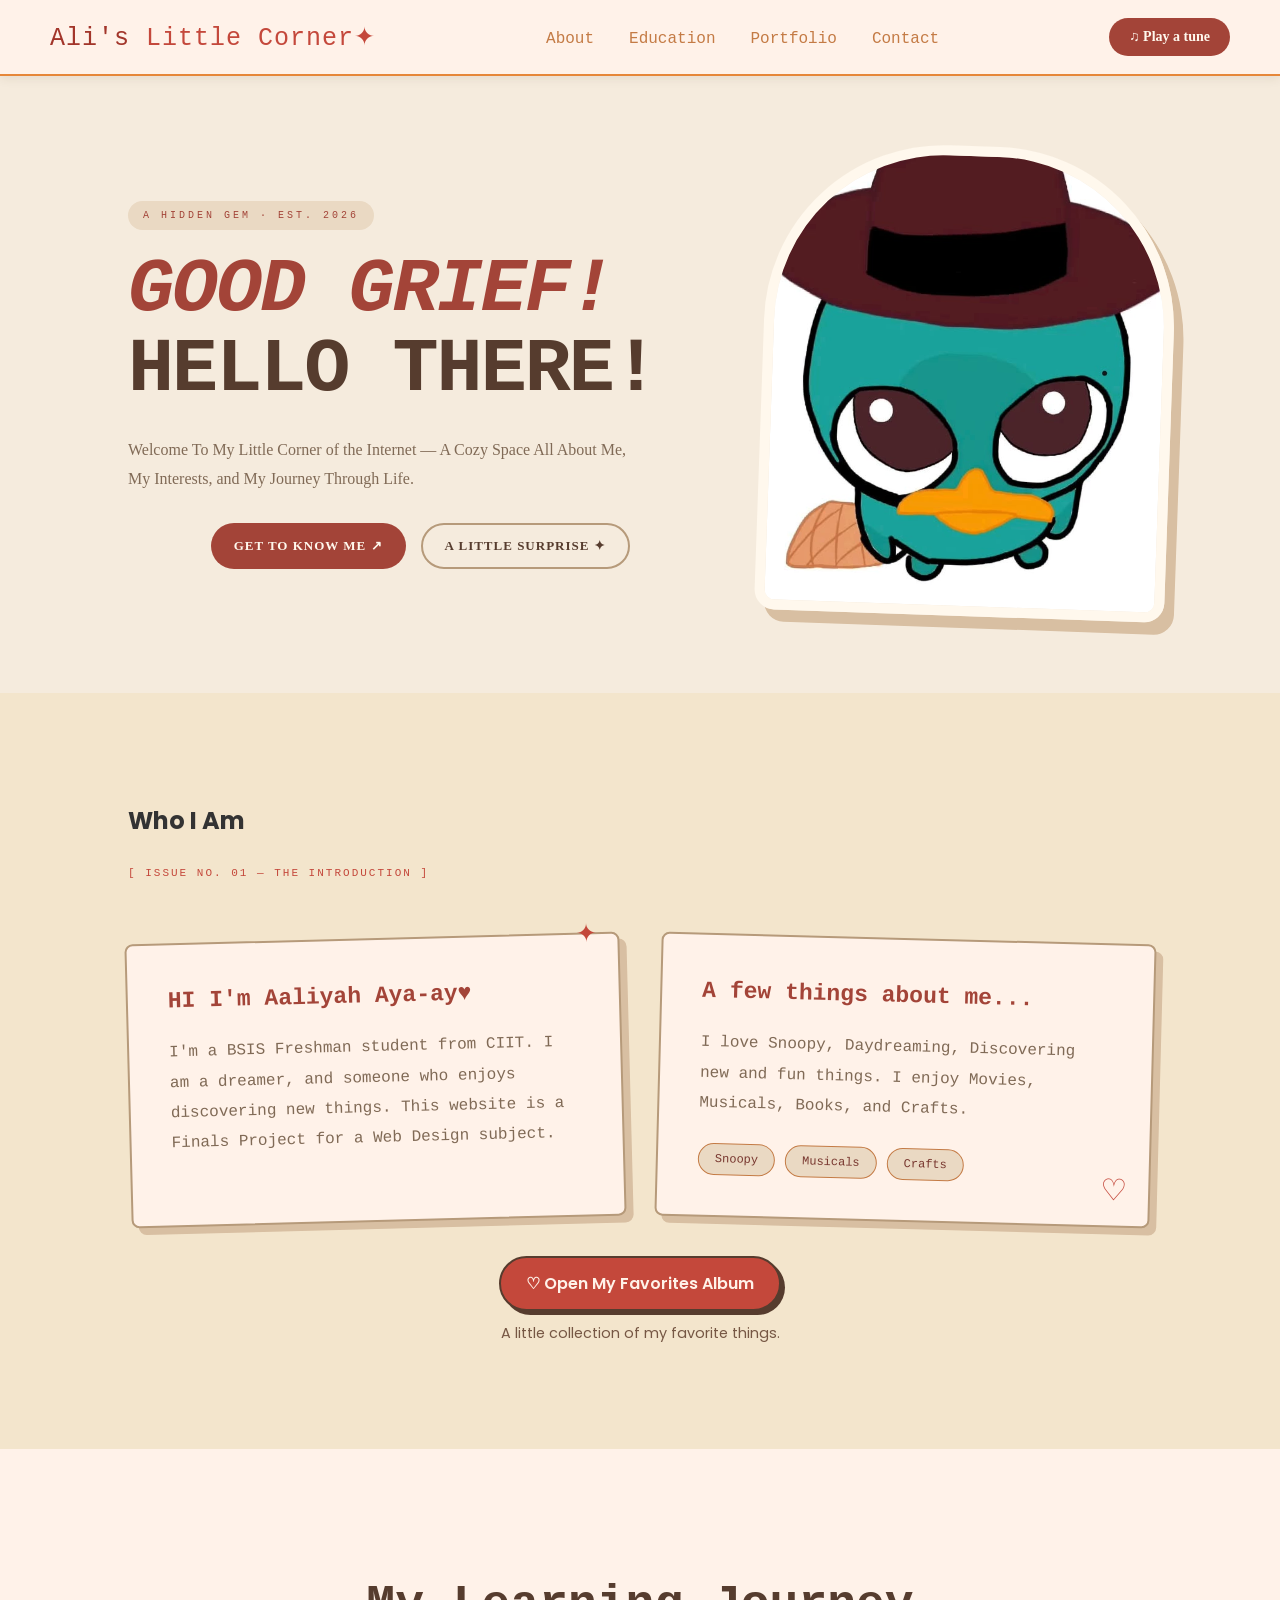
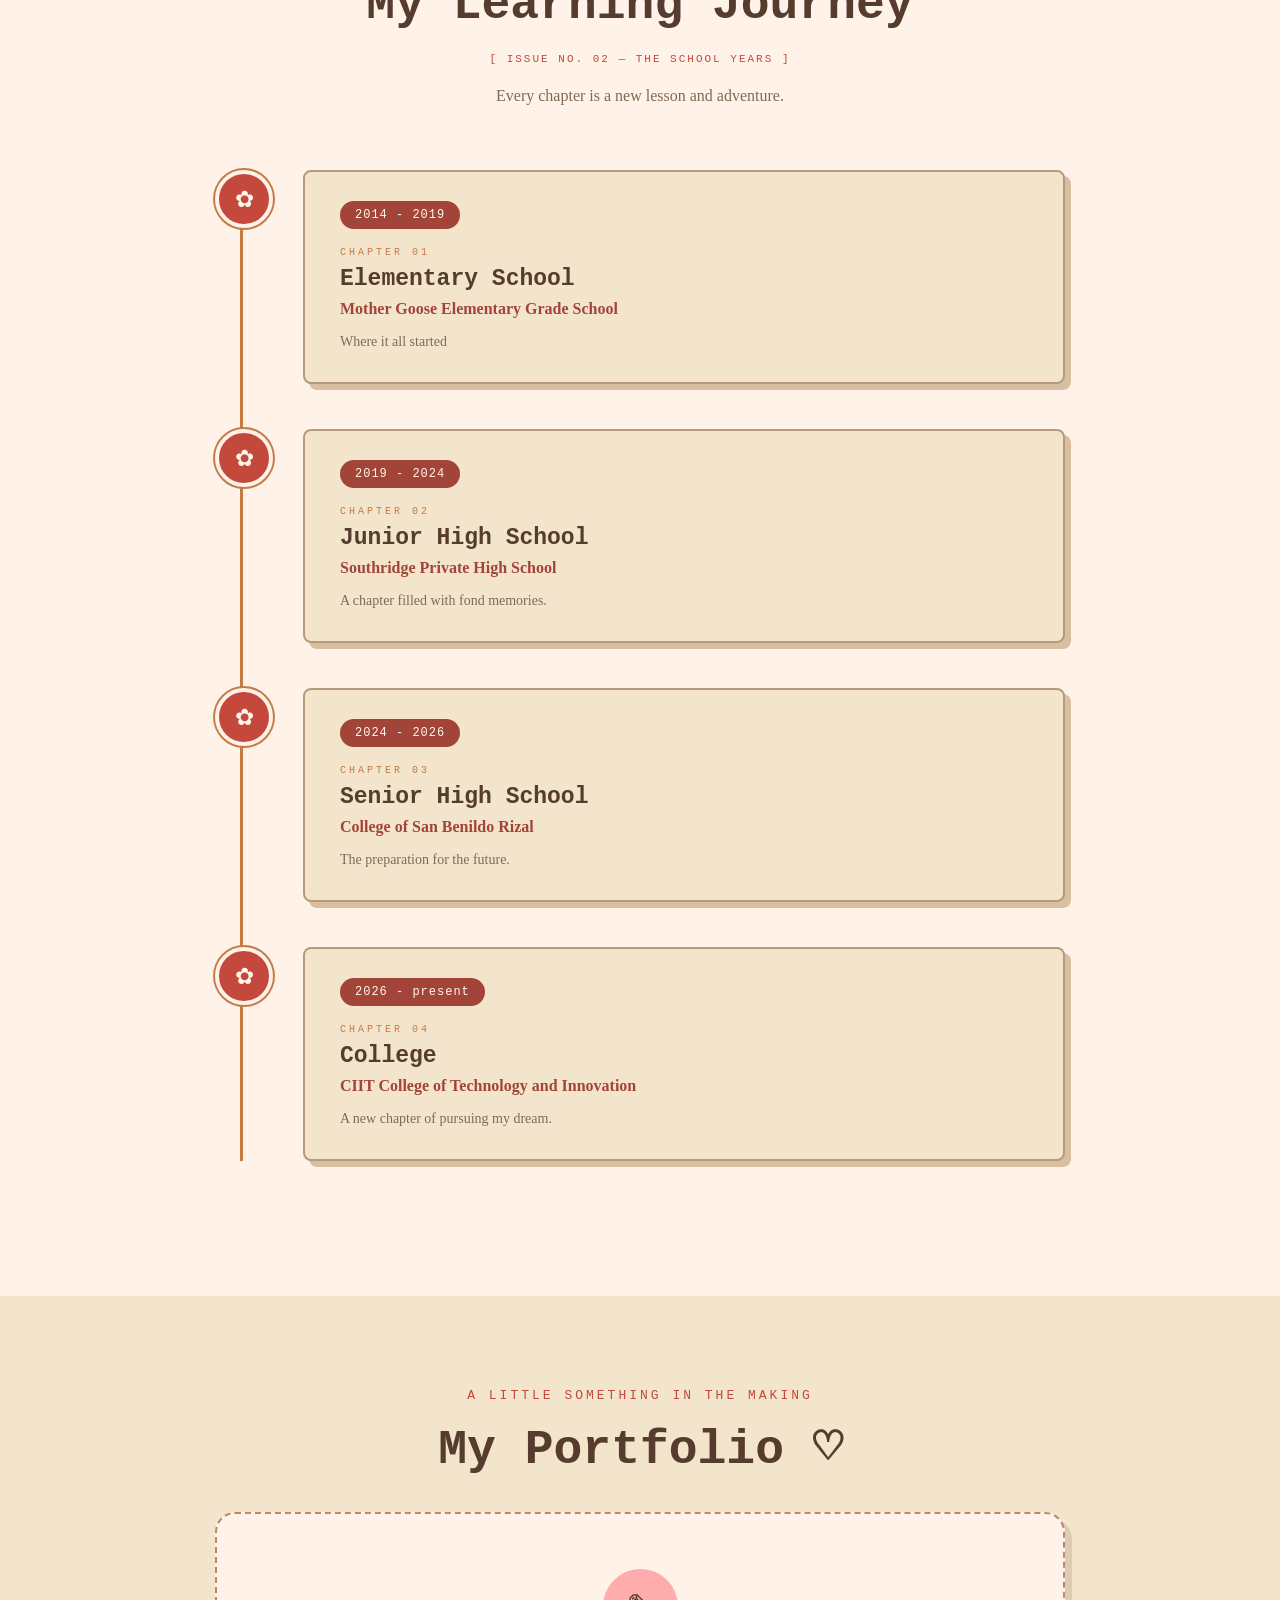
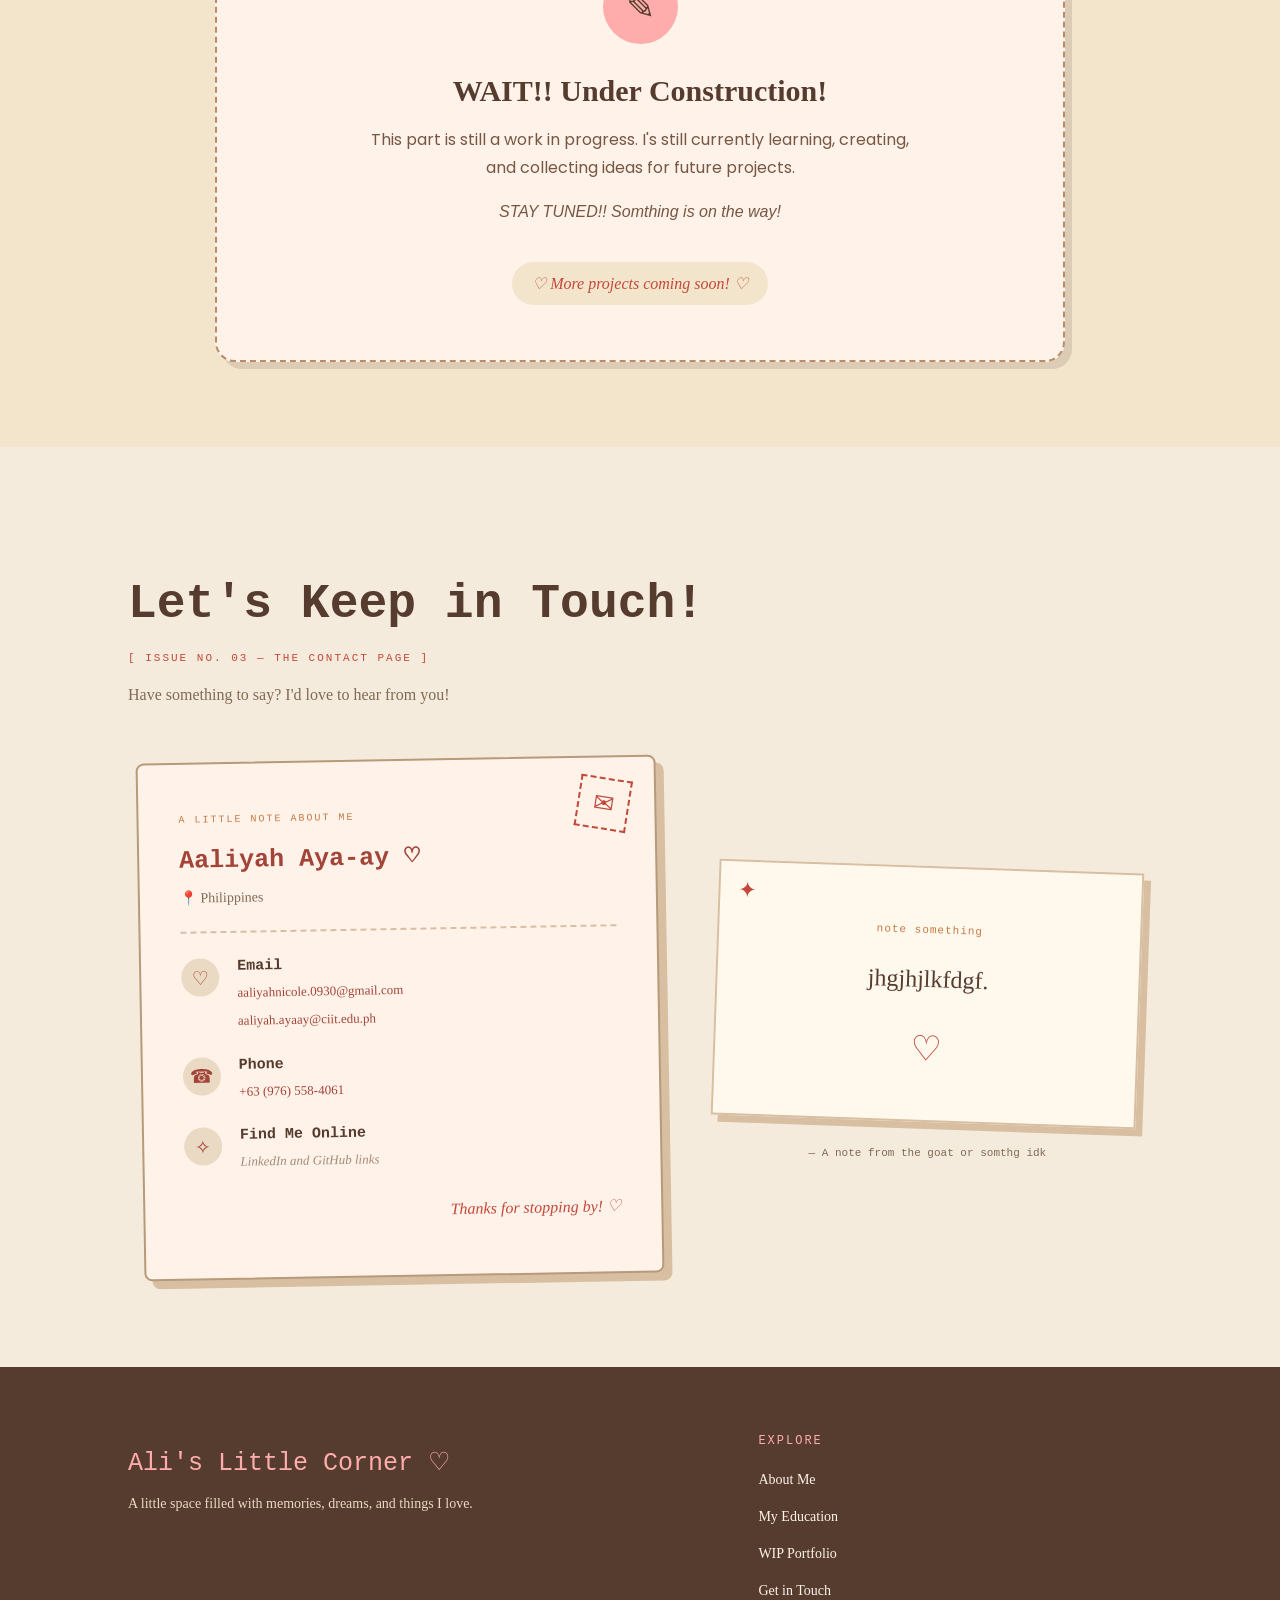
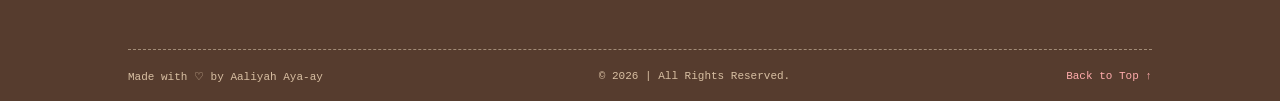
==== commit 81b33b3b: "portfolio" ====
--- a/website(ayaay).html
+++ b/website(ayaay).html
@@ -4,7 +4,7 @@
     <meta charset="UTF-8">
     <meta name="viewport" content="width=device-width, initial-scale=1.0">
     <meta name="author" content="Aaliyah Aya-ay">
-    <meta name="description" content="Personal website showcasing her portfolio, projects, and contact information.">
+    <meta name="description" content="Personal website about me, my favorite things and many more soon!">
     <title>Aaliyah Aya-ay | BSIS Freshman</title>
     <link rel="stylesheet" href="style.css">
     <script src="script.js" defer></script>
@@ -17,6 +17,7 @@
             <ul class="nav-links">
             <li><a href="#about">About</a></li>
             <li><a href="#education">Education</a></li>
+            <li><a href="#portfolio">Portfolio</a></li>
             <li><a href="#contact">Contact</a></li>
             </ul>
         </nav>
@@ -182,6 +183,32 @@
             </div>
         </section>
 
+        <!-- ========== PORTFOLIO ========-->
+
+        <section id="portfolio">
+            <div class="portfolio-container">
+                <span class="portfolio-label">A LITTLE SOMETHING IN THE MAKING</span>
+                <h2>My Portfolio ♡</h2>
+                
+                <div class="portfolio-card">
+                    <div class="portfolio-icon">✎</div>
+                    <h3>WAIT!! Under Construction!</h3>
+                    <p>
+                        This part is still a work in progress.
+                        I's still currently learning, creating, and collecting ideas for future projects.
+                    </p>
+
+                    <p class="portfolio-note">
+                        STAY TUNED!! Somthing is on the way!
+                    </p>
+
+                    <div class="portfolio-decoration">
+                        ♡ More projects coming soon! ♡
+                    </div>
+                </div>
+            </div>
+        </section>
+
         <!-- ========== CONTACT ========== -->
         <section id="contact" class="section" aria-labelledby="contact-title">
             <div class="container">
@@ -250,7 +277,7 @@
                     <h3>jhgjhjlkfdgf.</h3>
                     <span class="decoration-heart">♡</span>
                 </div>
-                <p class="decoration-caption">— A little thought from my corner</p>
+                <p class="decoration-caption">— A note from the goat or somthg idk</p>
             </div>
 
         </div>
@@ -275,6 +302,7 @@
                 <ul class="footer-links">
                     <li><a href="#about">About Me</a></li>
                     <li><a href="#education">My Education</a></li>
+                    <li><a href="#portfolio">WIP Portfolio</a></li>
                     <li><a href="#contact">Get in Touch</a></li>
                 </ul>
             </nav>
--- a/style.css
+++ b/style.css
@@ -384,7 +384,7 @@
 /*ABOUT SECTION*/
 #about {
     padding: 90px 10%;
-    background-color: #e9cba9;
+    background-color: #f3e5cc;
     position: relative;
     overflow: hidden;
 }
@@ -833,11 +833,88 @@
     margin: 0;
 }
 
+/*PORTFOLIO*/
+
+#portfolio {
+    padding: 85px 8%;
+    background-color: #f3e5cc;
+    text-align: center;
+}
+
+.portfolio-container {
+    max-width: 850px;
+    margin: auto;
+}
+
+.portfolio-label {
+    color: #c4483b;
+    font-family: monospace;
+    font-size: 13px;
+    letter-spacing: 3px;
+}
+
+#portfolio h2 {
+    color: #563C2E;
+    font-family: monospace;
+    font-size: clamp(32px, 4vw, 48px);
+    margin: 12px 0 35px;
+}
+
+.portfolio-card {
+    background-color: #fff2e9;
+    border: 2px dashed #b98b68;
+    border-radius: 20px;
+    padding: 55px 30px;
+    box-shadow: 7px 7px 0 rgba(86, 60, 46, 0.15);
+}
+
+.portfolio-icon {
+    display: flex;
+    justify-content: center;
+    align-items: center;
+    width: 75px;
+    height: 75px;
+    margin: 0 auto 20px;
+    border-radius: 50%;
+    background-color: #ffacac;
+    color: #563C2E;
+    font-size: 35px;
+}
+
+.portfolio-card h3 {
+    color: #563C2E;
+    font-family: Georgia, serif;
+    font-size: clamp(22px, 3vw, 30px);
+    margin-bottom: 18px;
+}
+
+.portfolio-card p {
+    color: #765744;
+    line-height: 1.8;
+    max-width: 550px;
+    margin: 0 auto 15px;
+}
+
+.portfolio-note {
+    font-style: italic;
+}
+
+.portfolio-decoration {
+    display: inline-block;
+    margin-top: 20px;
+    padding: 12px 20px;
+    background-color: #f3e5cc;
+    border-radius: 30px;
+    color: #c4483b;
+    font-family: Georgia, serif;
+    font-style: italic;
+}
+
 /*CONTACT*/
 
 #contact {
     padding: 90px 10%;
-    background-color: #f3e5cc;
+    background-color: #f5ebdd;
     position: relative;
 }
 
@@ -931,8 +1008,6 @@
     margin: 25px 0;
 }
 
-/*contact details*/
-
 .contact-item {
     display: flex;
     align-items: flex-start;
@@ -994,8 +1069,6 @@
     margin-top: 30px;
 }
 
-/*Decorations*/
-
 .contact-decoration {
     text-align: center;
 }
@@ -1305,4 +1378,18 @@
 html, body {
     max-width: 100%;
     overflow-x: hidden;
+}
+@media (max-width: 768px) {
+    #portfolio {
+        padding: 60px 20px;
+    }
+
+    .portfolio-card {
+        padding: 40px 20px;
+    }
+
+    .portfolio-label {
+        font-size: 11px;
+        letter-spacing: 2px;
+    }
 }
